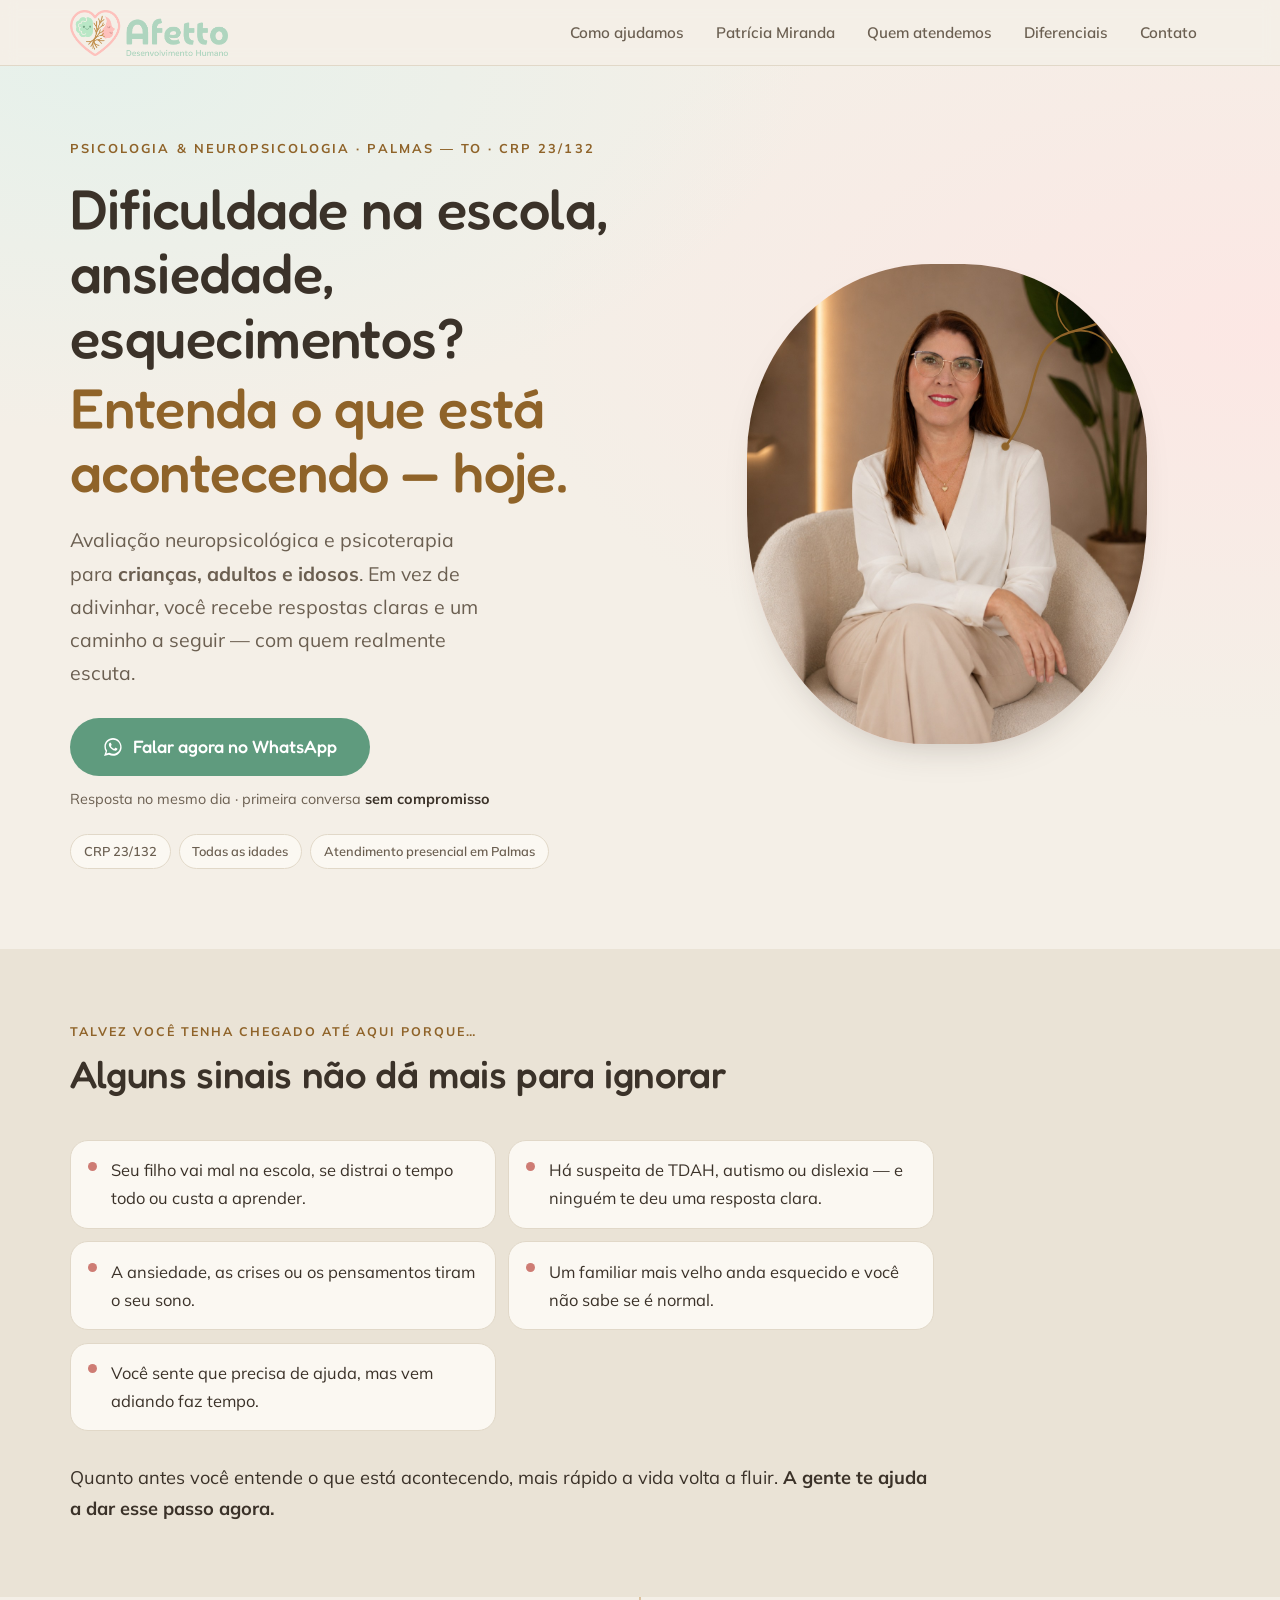
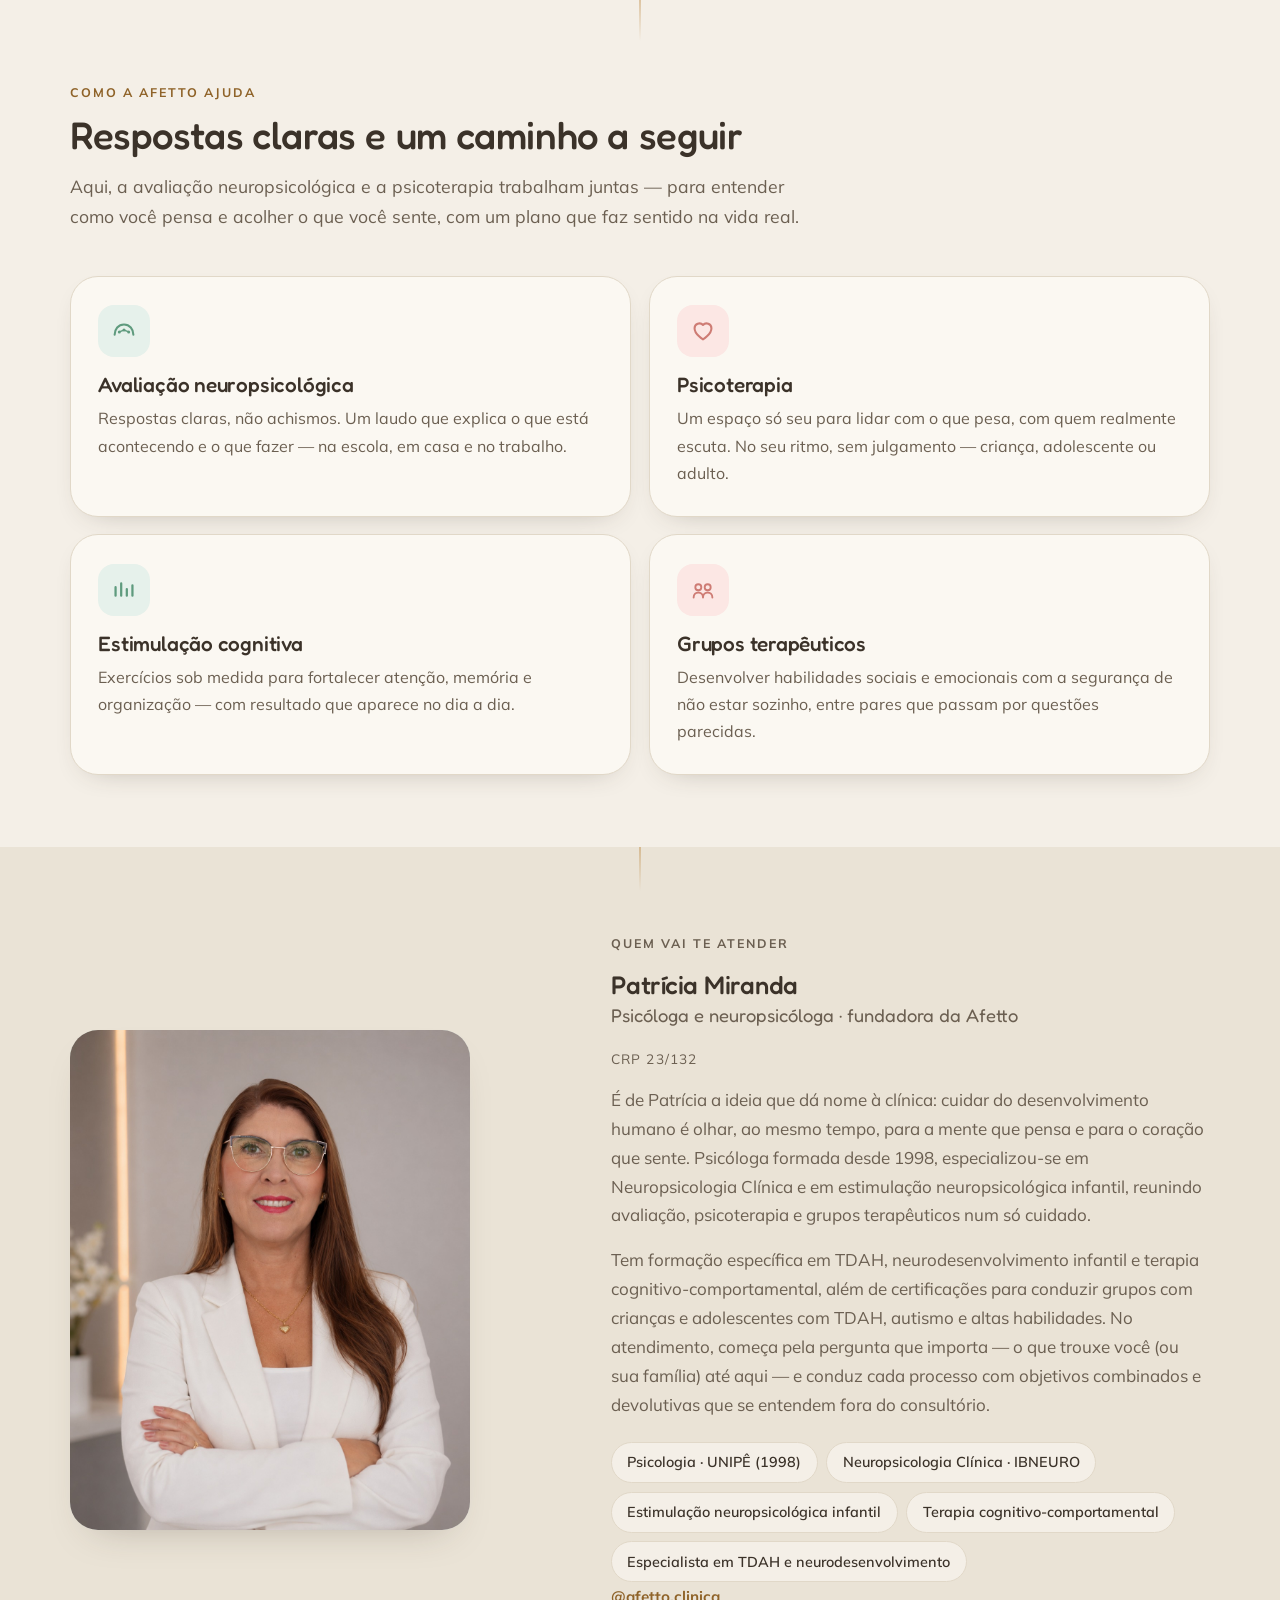
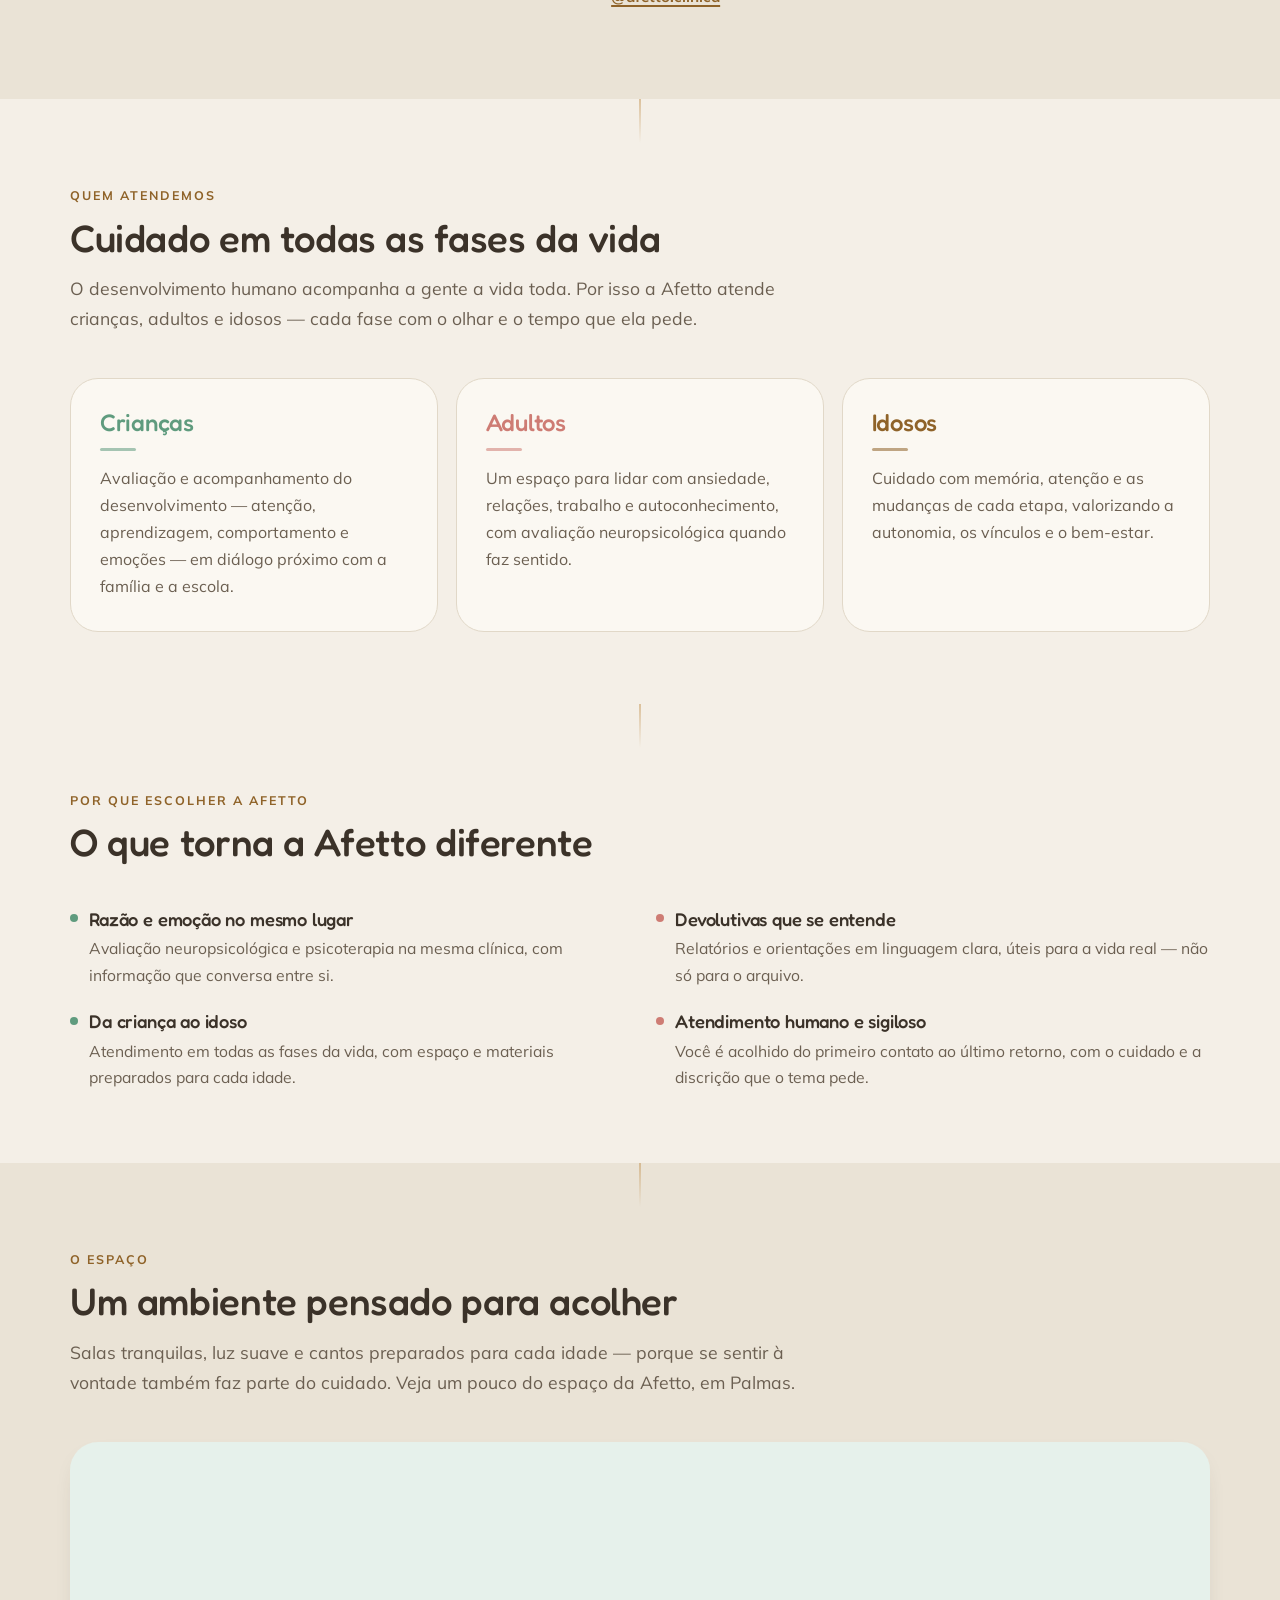
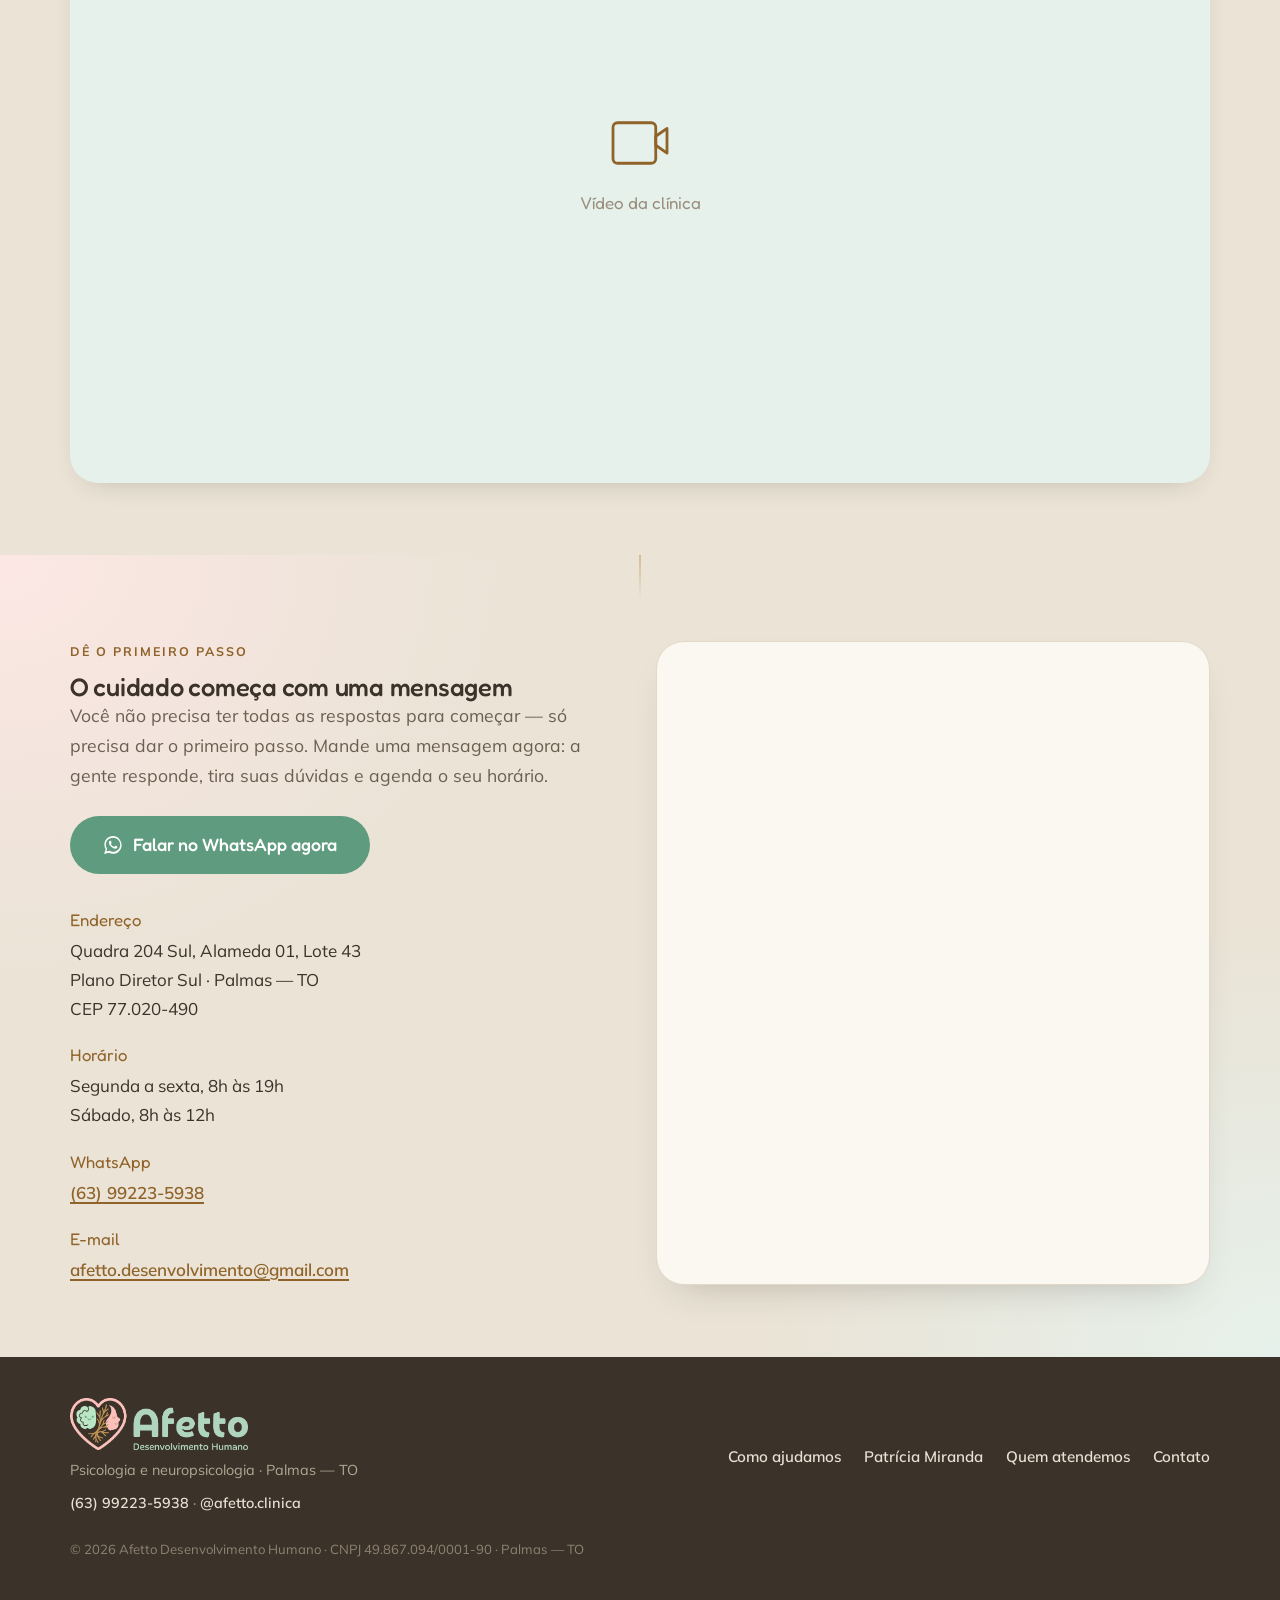
==== index.html @ 9d122e0a "Add looping clinic video slot and wire up real Patrícia photos - Rename the uploaded photos (patrici" ====
<!DOCTYPE html>
<html lang="pt-BR">
<head>
  <meta charset="UTF-8" />
  <meta name="viewport" content="width=device-width, initial-scale=1.0" />
  <title>Afetto Desenvolvimento Humano — avaliação e psicoterapia em Palmas-TO</title>
  <meta name="description" content="Avaliação neuropsicológica e psicoterapia em Palmas-TO, com a Dra. Patrícia Miranda (CRP 23/132). Entenda o que está acontecendo e dê o primeiro passo hoje — fale agora no WhatsApp." />

  <meta property="og:type" content="website" />
  <meta property="og:title" content="Afetto Desenvolvimento Humano — Palmas-TO" />
  <meta property="og:description" content="Dificuldade na escola, ansiedade, esquecimentos? Entenda o que está acontecendo e dê o primeiro passo hoje. Fale no WhatsApp." />
  <meta property="og:locale" content="pt_BR" />

  <link rel="icon" type="image/png" sizes="32x32" href="assets/img/favicon-32.png" />
  <link rel="apple-touch-icon" href="assets/img/favicon-180.png" />

  <link rel="preconnect" href="https://fonts.googleapis.com" />
  <link rel="preconnect" href="https://fonts.gstatic.com" crossorigin />
  <link href="https://fonts.googleapis.com/css2?family=Fredoka:wght@400;500;600&family=Mulish:ital,wght@0,300;0,400;0,500;0,600;0,700;1,400&display=swap" rel="stylesheet" />

  <link rel="stylesheet" href="assets/css/styles.css" />
</head>
<body>
  <a class="skip-link" href="#conteudo">Pular para o conteúdo</a>

  <!-- ============ CABEÇALHO / NAV ============ -->
  <header class="site-header" id="topo">
    <div class="wrap header-inner">
      <a class="brand" href="#topo" aria-label="Afetto Desenvolvimento Humano — início">
        <img class="brand-logo" src="assets/img/logo-lockup.png"
             alt="Afetto Desenvolvimento Humano" width="240" height="70" />
      </a>

      <nav class="site-nav" aria-label="Navegação principal">
        <ul class="nav-menu" id="nav-menu">
          <li><a href="#ajuda">Como ajudamos</a></li>
          <li><a href="#profissional">Patrícia Miranda</a></li>
          <li><a href="#atende">Quem atendemos</a></li>
          <li><a href="#diferenciais">Diferenciais</a></li>
          <li><a href="#contato">Contato</a></li>
        </ul>
      </nav>

      <button class="nav-toggle" aria-expanded="false" aria-controls="nav-menu">
        <span class="nav-toggle-bars" aria-hidden="true"></span>
        <span class="visually-hidden">Abrir menu</span>
      </button>
    </div>
  </header>

  <main id="conteudo">

    <!-- ============ HERO ============ -->
    <section class="hero" aria-labelledby="hero-title">
      <div class="wrap hero-grid">
        <div class="hero-copy">
          <p class="kicker">psicologia &amp; neuropsicologia · palmas — to · crp 23/132</p>
          <h1 id="hero-title" class="hero-title">
            Dificuldade na escola, ansiedade, esquecimentos?
            <span class="hero-title-accent">Entenda o que está acontecendo — hoje.</span>
          </h1>
          <p class="hero-lead">
            Avaliação neuropsicológica e psicoterapia para <strong>crianças, adultos e idosos</strong>.
            Em vez de adivinhar, você recebe respostas claras e um caminho a seguir — com quem realmente escuta.
          </p>

          <div class="cta-row">
            <a class="btn btn-wa btn-lg"
               href="https://wa.me/5563992235938?text=Ol%C3%A1%2C%20gostaria%20de%20informa%C3%A7%C3%B5es%21%20%F0%9F%A7%A0" target="_blank" rel="noopener">
              <svg class="wa-ico" viewBox="0 0 32 32" aria-hidden="true"><path fill="currentColor" d="M16 3C9 3 3.5 8.5 3.5 15.5c0 2.4.7 4.7 1.9 6.7L3 29l7-1.8c1.9 1 4 1.6 6 1.6 7 0 12.5-5.5 12.5-12.5S23 3 16 3zm0 22.8c-1.8 0-3.6-.5-5.1-1.4l-.4-.2-4.1 1.1 1.1-4-.3-.4a10 10 0 0 1-1.6-5.4C5.5 9.9 10.2 5.3 16 5.3s10.5 4.6 10.5 10.2S21.8 25.8 16 25.8zm5.8-7.6c-.3-.2-1.9-.9-2.1-1-.3-.1-.5-.2-.7.2-.2.3-.8 1-.9 1.2-.2.2-.3.2-.6.1-.3-.2-1.4-.5-2.6-1.6-1-.9-1.6-1.9-1.8-2.3-.2-.3 0-.5.1-.7l.5-.5c.2-.2.2-.3.3-.5.1-.2.1-.4 0-.5l-.9-2.2c-.2-.6-.5-.5-.7-.5h-.6c-.2 0-.5.1-.8.4-.3.3-1 1-1 2.5s1.1 2.9 1.2 3.1c.2.2 2.2 3.4 5.3 4.7.7.3 1.3.5 1.7.6.7.2 1.4.2 1.9.1.6-.1 1.9-.8 2.1-1.5.3-.7.3-1.4.2-1.5-.1-.2-.3-.2-.6-.4z"/></svg>
              Falar agora no WhatsApp
            </a>
            <p class="cta-micro">Resposta no mesmo dia · primeira conversa <strong>sem compromisso</strong></p>
          </div>

          <ul class="trust-badges" role="list">
            <li>CRP 23/132</li>
            <li>Todas as idades</li>
            <li>Atendimento presencial em Palmas</li>
          </ul>
        </div>

        <div class="hero-art">
          <!-- SUBSTITUIR: assets/img/patricia-3.jpg (retrato acolhedor, poltrona) -->
          <figure class="hero-photo">
            <img src="assets/img/patricia-3.jpg" alt="Dra. Patrícia Miranda, fundadora da Afetto, na clínica em Palmas-TO"
                 loading="eager" width="520" height="620"
                 onerror="this.closest('.hero-photo').classList.add('photo-empty')" />
            <span class="photo-fallback" aria-hidden="true">
              <svg viewBox="0 0 64 64"><circle cx="32" cy="24" r="12" fill="none" stroke="currentColor" stroke-width="2.5"/><path d="M12 54c2-12 11-18 20-18s18 6 20 18" fill="none" stroke="currentColor" stroke-width="2.5" stroke-linecap="round"/></svg>
              <em>Foto da Dra. Patrícia</em>
            </span>
            <svg class="hero-thread" viewBox="0 0 200 260" aria-hidden="true">
              <path class="thread" d="M20 220 C 60 170, 40 110, 90 96 S 170 70, 168 24"
                    fill="none" stroke="#8F6329" stroke-width="2.6" stroke-linecap="round"/>
              <path class="thread thread-branch" d="M90 96 c -16 -14 -18 -34 -8 -50 M90 96 c 20 -6 40 4 46 22"
                    fill="none" stroke="#8F6329" stroke-width="1.8" stroke-linecap="round"/>
              <circle class="thread-node" cx="168" cy="24" r="4.5" fill="#8F6329"/>
              <circle class="thread-node" cx="20" cy="220" r="4.5" fill="#8F6329"/>
            </svg>
          </figure>
        </div>
      </div>
    </section>

    <!-- ============ SINAIS / IDENTIFICAÇÃO ============ -->
    <section class="section section-sinais" id="sinais" aria-labelledby="sinais-title">
      <div class="wrap">
        <div class="section-head">
          <p class="eyebrow">talvez você tenha chegado até aqui porque…</p>
          <h2 id="sinais-title">Alguns sinais não dá mais para ignorar</h2>
        </div>

        <ul class="signs" role="list">
          <li>Seu filho vai mal na escola, se distrai o tempo todo ou custa a aprender.</li>
          <li>Há suspeita de TDAH, autismo ou dislexia — e ninguém te deu uma resposta clara.</li>
          <li>A ansiedade, as crises ou os pensamentos tiram o seu sono.</li>
          <li>Um familiar mais velho anda esquecido e você não sabe se é normal.</li>
          <li>Você sente que precisa de ajuda, mas vem adiando faz tempo.</li>
        </ul>

        <div class="sinais-close">
          <p>Quanto antes você entende o que está acontecendo, mais rápido a vida volta a fluir. <strong>A gente te ajuda a dar esse passo agora.</strong></p>
        </div>
      </div>
    </section>

    <!-- ============ COMO A AFETTO AJUDA ============ -->
    <section class="section section-ajuda" id="ajuda" aria-labelledby="ajuda-title">
      <div class="wrap">
        <div class="section-head">
          <p class="eyebrow">como a afetto ajuda</p>
          <h2 id="ajuda-title">Respostas claras e um caminho a seguir</h2>
          <p class="section-intro">
            Aqui, a avaliação neuropsicológica e a psicoterapia trabalham juntas — para entender
            como você pensa e acolher o que você sente, com um plano que faz sentido na vida real.
          </p>
        </div>

        <ul class="cards" role="list">
          <li class="card card-green">
            <span class="card-mark" aria-hidden="true">
              <svg viewBox="0 0 32 32"><path d="M6 20c0-6 4-11 10-11s10 5 10 11" fill="none" stroke="currentColor" stroke-width="2.2" stroke-linecap="round"/><circle cx="11" cy="17" r="1.6" fill="currentColor"/><circle cx="16" cy="15" r="1.6" fill="currentColor"/><circle cx="21" cy="17" r="1.6" fill="currentColor"/><path d="M11 17l5-2 5 2" stroke="currentColor" stroke-width="1.4" fill="none"/></svg>
            </span>
            <h3>Avaliação neuropsicológica</h3>
            <p>Respostas claras, não achismos. Um laudo que explica o que está acontecendo e o que fazer — na escola, em casa e no trabalho.</p>
          </li>
          <li class="card card-rose">
            <span class="card-mark" aria-hidden="true">
              <svg viewBox="0 0 32 32"><path d="M16 25s-9-5.5-9-12a5.2 5.2 0 0 1 9-3.4A5.2 5.2 0 0 1 25 13c0 6.5-9 12-9 12z" fill="none" stroke="currentColor" stroke-width="2.2" stroke-linejoin="round"/></svg>
            </span>
            <h3>Psicoterapia</h3>
            <p>Um espaço só seu para lidar com o que pesa, com quem realmente escuta. No seu ritmo, sem julgamento — criança, adolescente ou adulto.</p>
          </li>
          <li class="card card-green">
            <span class="card-mark" aria-hidden="true">
              <svg viewBox="0 0 32 32"><path d="M7 22V13M13 22V9M19 22v-7M25 22V11" stroke="currentColor" stroke-width="2.4" stroke-linecap="round" fill="none"/></svg>
            </span>
            <h3>Estimulação cognitiva</h3>
            <p>Exercícios sob medida para fortalecer atenção, memória e organização — com resultado que aparece no dia a dia.</p>
          </li>
          <li class="card card-rose">
            <span class="card-mark" aria-hidden="true">
              <svg viewBox="0 0 32 32"><circle cx="11" cy="13" r="3.2" fill="none" stroke="currentColor" stroke-width="2"/><circle cx="21" cy="13" r="3.2" fill="none" stroke="currentColor" stroke-width="2"/><path d="M6 24c0-3.4 2.6-5.4 5-5.4s5 2 5 5.4M16 24c0-3.4 2.6-5.4 5-5.4s5 2 5 5.4" fill="none" stroke="currentColor" stroke-width="2" stroke-linecap="round"/></svg>
            </span>
            <h3>Grupos terapêuticos</h3>
            <p>Desenvolver habilidades sociais e emocionais com a segurança de não estar sozinho, entre pares que passam por questões parecidas.</p>
          </li>
        </ul>

      </div>
    </section>

    <!-- ============ PROFISSIONAL (autoridade) ============ -->
    <section class="section section-profissional" id="profissional" aria-labelledby="prof-title">
      <div class="wrap prof-grid">
        <div class="prof-portrait">
          <!-- SUBSTITUIR: assets/img/patricia-1.jpg (retrato formal, blazer branco, ~4:5) -->
          <figure class="portrait-frame">
            <img src="assets/img/patricia-1.jpg" alt="Patrícia Miranda, psicóloga e neuropsicóloga, fundadora da Afetto"
                 loading="lazy" width="400" height="500"
                 onerror="this.closest('.portrait-frame').classList.add('photo-empty')" />
            <span class="photo-fallback" aria-hidden="true">
              <svg viewBox="0 0 64 64"><circle cx="32" cy="24" r="12" fill="none" stroke="currentColor" stroke-width="2.5"/><path d="M12 54c2-12 11-18 20-18s18 6 20 18" fill="none" stroke="currentColor" stroke-width="2.5" stroke-linecap="round"/></svg>
              <em>Foto de Patrícia Miranda</em>
            </span>
          </figure>
        </div>

        <div class="prof-copy">
          <p class="eyebrow">quem vai te atender</p>
          <h2 id="prof-title">Patrícia Miranda</h2>
          <p class="prof-role">Psicóloga e neuropsicóloga · fundadora da Afetto</p>
          <p class="prof-crp">CRP 23/132</p>

          <p>
            É de Patrícia a ideia que dá nome à clínica: cuidar do desenvolvimento humano é olhar,
            ao mesmo tempo, para a mente que pensa e para o coração que sente. Psicóloga formada
            desde 1998, especializou-se em Neuropsicologia Clínica e em estimulação neuropsicológica
            infantil, reunindo avaliação, psicoterapia e grupos terapêuticos num só cuidado.
          </p>
          <p>
            Tem formação específica em TDAH, neurodesenvolvimento infantil e terapia
            cognitivo-comportamental, além de certificações para conduzir grupos com crianças e
            adolescentes com TDAH, autismo e altas habilidades. No atendimento, começa pela pergunta
            que importa — o que trouxe você (ou sua família) até aqui — e conduz cada processo com
            objetivos combinados e devolutivas que se entendem fora do consultório.
          </p>

          <ul class="prof-facts" role="list">
            <li>Psicologia · UNIPÊ (1998)</li>
            <li>Neuropsicologia Clínica · IBNEURO</li>
            <li>Estimulação neuropsicológica infantil</li>
            <li>Terapia cognitivo-comportamental</li>
            <li>Especialista em TDAH e neurodesenvolvimento</li>
          </ul>

          <p class="prof-social"><a href="https://instagram.com/afetto.clinica" target="_blank" rel="noopener">@afetto.clinica</a></p>
        </div>
      </div>
    </section>

    <!-- ============ QUEM ATENDEMOS ============ -->
    <section class="section section-atende" id="atende" aria-labelledby="atende-title">
      <div class="wrap">
        <div class="section-head">
          <p class="eyebrow">quem atendemos</p>
          <h2 id="atende-title">Cuidado em todas as fases da vida</h2>
          <p class="section-intro">
            O desenvolvimento humano acompanha a gente a vida toda. Por isso a Afetto atende
            crianças, adultos e idosos — cada fase com o olhar e o tempo que ela pede.
          </p>
        </div>

        <ul class="stages" role="list">
          <li class="stage stage-green">
            <h3>Crianças</h3>
            <p>Avaliação e acompanhamento do desenvolvimento — atenção, aprendizagem, comportamento e emoções — em diálogo próximo com a família e a escola.</p>
          </li>
          <li class="stage stage-rose">
            <h3>Adultos</h3>
            <p>Um espaço para lidar com ansiedade, relações, trabalho e autoconhecimento, com avaliação neuropsicológica quando faz sentido.</p>
          </li>
          <li class="stage stage-brown">
            <h3>Idosos</h3>
            <p>Cuidado com memória, atenção e as mudanças de cada etapa, valorizando a autonomia, os vínculos e o bem-estar.</p>
          </li>
        </ul>
      </div>
    </section>

    <!-- ============ DIFERENCIAIS ============ -->
    <section class="section section-diferenciais" id="diferenciais" aria-labelledby="dif-title">
      <div class="wrap">
        <div class="section-head">
          <p class="eyebrow">por que escolher a afetto</p>
          <h2 id="dif-title">O que torna a Afetto diferente</h2>
        </div>
        <div class="dif-grid">
          <div class="dif"><h4>Razão e emoção no mesmo lugar</h4><p>Avaliação neuropsicológica e psicoterapia na mesma clínica, com informação que conversa entre si.</p></div>
          <div class="dif"><h4>Devolutivas que se entende</h4><p>Relatórios e orientações em linguagem clara, úteis para a vida real — não só para o arquivo.</p></div>
          <div class="dif"><h4>Da criança ao idoso</h4><p>Atendimento em todas as fases da vida, com espaço e materiais preparados para cada idade.</p></div>
          <div class="dif"><h4>Atendimento humano e sigiloso</h4><p>Você é acolhido do primeiro contato ao último retorno, com o cuidado e a discrição que o tema pede.</p></div>
        </div>
      </div>
    </section>

    <!-- ============ O ESPAÇO (fotos da clínica) ============ -->
    <section class="section section-espaco" id="espaco" aria-labelledby="espaco-title">
      <div class="wrap">
        <div class="section-head">
          <p class="eyebrow">o espaço</p>
          <h2 id="espaco-title">Um ambiente pensado para acolher</h2>
          <p class="section-intro">
            Salas tranquilas, luz suave e cantos preparados para cada idade — porque se sentir à
            vontade também faz parte do cuidado. Veja um pouco do espaço da Afetto, em Palmas.
          </p>
        </div>

        <!-- SUBSTITUIR: assets/video/clinica.mp4 (vídeo real do espaço, horizontal, poucos segundos, sem áudio essencial) -->
        <figure class="clinic-video">
          <video autoplay muted loop playsinline preload="metadata"
                 aria-label="Vídeo do espaço da clínica Afetto, em loop">
            <source src="assets/video/clinica.mp4" type="video/mp4" />
          </video>
          <span class="photo-fallback" aria-hidden="true">
            <svg viewBox="0 0 64 64"><rect x="8" y="14" width="38" height="36" rx="4" fill="none" stroke="currentColor" stroke-width="2.5"/><path d="M46 26l10-7v22l-10-7z" fill="none" stroke="currentColor" stroke-width="2.5" stroke-linejoin="round"/></svg>
            <em>Vídeo da clínica</em>
          </span>
        </figure>
      </div>
    </section>

    <!-- ============ CONTATO / CTA FINAL ============ -->
    <section class="section section-contato" id="contato" aria-labelledby="contato-title">
      <div class="wrap contato-grid">
        <div class="contato-copy">
          <p class="eyebrow">dê o primeiro passo</p>
          <h2 id="contato-title">O cuidado começa com uma mensagem</h2>
          <p class="section-intro">
            Você não precisa ter todas as respostas para começar — só precisa dar o primeiro passo.
            Mande uma mensagem agora: a gente responde, tira suas dúvidas e agenda o seu horário.
          </p>

          <div class="contato-actions">
            <a class="btn btn-wa btn-lg"
               href="https://wa.me/5563992235938?text=Ol%C3%A1%2C%20gostaria%20de%20informa%C3%A7%C3%B5es%21%20%F0%9F%A7%A0" target="_blank" rel="noopener">
              <svg class="wa-ico" viewBox="0 0 32 32" aria-hidden="true"><path fill="currentColor" d="M16 3C9 3 3.5 8.5 3.5 15.5c0 2.4.7 4.7 1.9 6.7L3 29l7-1.8c1.9 1 4 1.6 6 1.6 7 0 12.5-5.5 12.5-12.5S23 3 16 3zm0 22.8c-1.8 0-3.6-.5-5.1-1.4l-.4-.2-4.1 1.1 1.1-4-.3-.4a10 10 0 0 1-1.6-5.4C5.5 9.9 10.2 5.3 16 5.3s10.5 4.6 10.5 10.2S21.8 25.8 16 25.8zm5.8-7.6c-.3-.2-1.9-.9-2.1-1-.3-.1-.5-.2-.7.2-.2.3-.8 1-.9 1.2-.2.2-.3.2-.6.1-.3-.2-1.4-.5-2.6-1.6-1-.9-1.6-1.9-1.8-2.3-.2-.3 0-.5.1-.7l.5-.5c.2-.2.2-.3.3-.5.1-.2.1-.4 0-.5l-.9-2.2c-.2-.6-.5-.5-.7-.5h-.6c-.2 0-.5.1-.8.4-.3.3-1 1-1 2.5s1.1 2.9 1.2 3.1c.2.2 2.2 3.4 5.3 4.7.7.3 1.3.5 1.7.6.7.2 1.4.2 1.9.1.6-.1 1.9-.8 2.1-1.5.3-.7.3-1.4.2-1.5-.1-.2-.3-.2-.6-.4z"/></svg>
              Falar no WhatsApp agora
            </a>
          </div>

          <dl class="contato-info">
            <div>
              <dt>Endereço</dt>
              <dd>Quadra 204 Sul, Alameda 01, Lote 43<br />Plano Diretor Sul · Palmas — TO<br />CEP 77.020-490</dd>
            </div>
            <div>
              <dt>Horário</dt>
              <!-- SUBSTITUIR/CONFIRMAR os horários reais de atendimento -->
              <dd>Segunda a sexta, 8h às 19h<br />Sábado, 8h às 12h</dd>
            </div>
            <div>
              <dt>WhatsApp</dt>
              <dd><a href="https://wa.me/5563992235938?text=Ol%C3%A1%2C%20gostaria%20de%20informa%C3%A7%C3%B5es%21%20%F0%9F%A7%A0" target="_blank" rel="noopener">(63) 99223-5938</a></dd>
            </div>
            <div>
              <dt>E-mail</dt>
              <dd><a href="mailto:afetto.desenvolvimento@gmail.com">afetto.desenvolvimento@gmail.com</a></dd>
            </div>
          </dl>
        </div>

        <div class="contato-map">
          <iframe
            title="Localização da Afetto — Quadra 204 Sul, Alameda 01, Palmas — TO"
            src="https://www.google.com/maps?q=204+Sul+Alameda+1,+Palmas+-+TO,+77020-490&output=embed"
            loading="lazy" referrerpolicy="no-referrer-when-downgrade"></iframe>
        </div>
      </div>
    </section>
  </main>

  <!-- ============ RODAPÉ ============ -->
  <footer class="site-footer">
    <div class="wrap footer-inner">
      <div class="footer-brand">
        <img class="footer-logo" src="assets/img/logo-lockup.png" alt="Afetto Desenvolvimento Humano" width="200" height="58" />
        <p>Psicologia e neuropsicologia · Palmas — TO</p>
        <p class="footer-contact">
          <a href="https://wa.me/5563992235938?text=Ol%C3%A1%2C%20gostaria%20de%20informa%C3%A7%C3%B5es%21%20%F0%9F%A7%A0" target="_blank" rel="noopener">(63) 99223-5938</a> ·
          <a href="https://instagram.com/afetto.clinica" target="_blank" rel="noopener">@afetto.clinica</a>
        </p>
      </div>
      <nav class="footer-nav" aria-label="Rodapé">
        <a href="#ajuda">Como ajudamos</a>
        <a href="#profissional">Patrícia Miranda</a>
        <a href="#atende">Quem atendemos</a>
        <a href="#contato">Contato</a>
      </nav>
      <p class="footer-legal">© <span id="ano"></span> Afetto Desenvolvimento Humano · CNPJ 49.867.094/0001-90 · Palmas — TO</p>
    </div>
  </footer>

  <!-- ============ BOTÃO FLUTUANTE WHATSAPP ============ -->
  <a class="wa-float" href="https://wa.me/5563992235938?text=Ol%C3%A1%2C%20gostaria%20de%20informa%C3%A7%C3%B5es%21%20%F0%9F%A7%A0" target="_blank" rel="noopener" aria-label="Falar no WhatsApp">
    <svg class="wa-ico" viewBox="0 0 32 32" aria-hidden="true"><path fill="currentColor" d="M16 3C9 3 3.5 8.5 3.5 15.5c0 2.4.7 4.7 1.9 6.7L3 29l7-1.8c1.9 1 4 1.6 6 1.6 7 0 12.5-5.5 12.5-12.5S23 3 16 3zm0 22.8c-1.8 0-3.6-.5-5.1-1.4l-.4-.2-4.1 1.1 1.1-4-.3-.4a10 10 0 0 1-1.6-5.4C5.5 9.9 10.2 5.3 16 5.3s10.5 4.6 10.5 10.2S21.8 25.8 16 25.8zm5.8-7.6c-.3-.2-1.9-.9-2.1-1-.3-.1-.5-.2-.7.2-.2.3-.8 1-.9 1.2-.2.2-.3.2-.6.1-.3-.2-1.4-.5-2.6-1.6-1-.9-1.6-1.9-1.8-2.3-.2-.3 0-.5.1-.7l.5-.5c.2-.2.2-.3.3-.5.1-.2.1-.4 0-.5l-.9-2.2c-.2-.6-.5-.5-.7-.5h-.6c-.2 0-.5.1-.8.4-.3.3-1 1-1 2.5s1.1 2.9 1.2 3.1c.2.2 2.2 3.4 5.3 4.7.7.3 1.3.5 1.7.6.7.2 1.4.2 1.9.1.6-.1 1.9-.8 2.1-1.5.3-.7.3-1.4.2-1.5-.1-.2-.3-.2-.6-.4z"/></svg>
    <span class="wa-float-label">Falar no WhatsApp</span>
  </a>

  <script src="assets/js/main.js" defer></script>
</body>
</html>
---- assets/css/styles.css ----
/* ============================================================
   Afetto Desenvolvimento Humano — folha de estilo
   Paleta e sistema tipográfico definidos como tokens.
   ============================================================ */

:root {
  /* superfícies */
  --paper:       #F4EFE7;   /* base quente (beige da marca) */
  --sand:        #EAE3D6;   /* alternância de seção */
  --paper-card:  #FBF8F2;   /* cartões / superfícies elevadas */

  /* tinta */
  --ink:         #3B3229;   /* texto principal (marrom-carvão, não preto) */
  --ink-soft:    #6B5F51;   /* texto secundário */
  --ink-faint:   #9A8E7D;   /* legendas */

  /* razão (verde) */
  --green:       #AFD5C0;
  --green-deep:  #5F9B7E;
  --green-wash:  #E6F1EB;

  /* emoção (rosa) */
  --rose:        #FDC1BC;
  --rose-deep:   #CE7C74;
  --rose-wash:   #FCE7E4;

  /* integração (marrom) — estrutura, CTA, links */
  --brown:       #C29250;
  --brown-deep:  #8F6329;
  --brown-ink:   #6E4B1D;

  --line:        #E1D8C8;   /* divisórias suaves */

  --radius-lg:   28px;
  --radius-md:   18px;
  --radius-sm:   12px;

  --shadow-soft: 0 18px 40px -24px rgba(59, 50, 41, 0.35);
  --shadow-card: 0 10px 30px -20px rgba(59, 50, 41, 0.45);

  --font-display: "De Rotterdam Demo", "Fredoka", system-ui, sans-serif;
  --font-body:    "Mulish", system-ui, -apple-system, sans-serif;

  --wrap: 1140px;
}

/* ---------- reset leve ---------- */
*, *::before, *::after { box-sizing: border-box; }
html { scroll-behavior: smooth; -webkit-text-size-adjust: 100%; }
@media (prefers-reduced-motion: reduce) {
  html { scroll-behavior: auto; }
}
body {
  margin: 0;
  background: var(--paper);
  color: var(--ink);
  font-family: var(--font-body);
  font-size: 1.0625rem;
  line-height: 1.7;
  font-weight: 400;
  -webkit-font-smoothing: antialiased;
  text-rendering: optimizeLegibility;
}
img { max-width: 100%; display: block; }
a { color: var(--brown-deep); text-decoration-thickness: 1.5px; text-underline-offset: 3px; }
h1, h2, h3, h4 {
  font-family: var(--font-display);
  font-weight: 500;
  line-height: 1.15;
  letter-spacing: -0.01em;
  color: var(--ink);
  margin: 0;
}

.wrap { width: min(100% - 2.5rem, var(--wrap)); margin-inline: auto; }

.visually-hidden {
  position: absolute; width: 1px; height: 1px; padding: 0; margin: -1px;
  overflow: hidden; clip: rect(0 0 0 0); white-space: nowrap; border: 0;
}

/* ---------- acessibilidade: skip + foco ---------- */
.skip-link {
  position: absolute; left: 1rem; top: -100px;
  background: var(--brown-deep); color: #fff; padding: 0.6rem 1rem;
  border-radius: var(--radius-sm); z-index: 200; font-weight: 600;
  transition: top 0.18s ease;
}
.skip-link:focus { top: 1rem; }

:focus-visible {
  outline: 3px solid var(--brown-deep);
  outline-offset: 3px;
  border-radius: 6px;
}

/* ============================================================
   BOTÕES
   ============================================================ */
.btn {
  display: inline-flex; align-items: center; justify-content: center;
  font-family: var(--font-display); font-weight: 500; letter-spacing: 0;
  padding: 0.85rem 1.6rem; border-radius: 999px;
  text-decoration: none; cursor: pointer; border: 2px solid transparent;
  font-size: 1.05rem; line-height: 1;
  transition: transform 0.16s ease, background-color 0.16s ease, box-shadow 0.16s ease, color 0.16s ease;
}
.btn-primary {
  background: var(--brown-deep); color: #FBF8F2;
  box-shadow: var(--shadow-card);
}
.btn-primary:hover { background: var(--brown-ink); transform: translateY(-2px); }
.btn-ghost {
  background: transparent; color: var(--brown-ink);
  border-color: var(--brown);
}
.btn-ghost:hover { background: var(--brown); color: #fff; transform: translateY(-2px); }
@media (prefers-reduced-motion: reduce) {
  .btn:hover { transform: none; }
}

/* ============================================================
   CABEÇALHO
   ============================================================ */
.site-header {
  position: sticky; top: 0; z-index: 100;
  background: color-mix(in srgb, var(--paper) 88%, transparent);
  backdrop-filter: blur(8px);
  border-bottom: 1px solid var(--line);
}
.header-inner { display: flex; align-items: center; gap: 1rem; padding: 0.6rem 0; }

.brand { display: inline-flex; align-items: center; text-decoration: none; }
.brand-logo { height: 46px; width: auto; }
@media (max-width: 480px) { .brand-logo { height: 40px; } }

.site-nav { display: flex; align-items: center; margin-left: auto; }
.nav-menu { list-style: none; display: flex; align-items: center; gap: 0.4rem; margin: 0; padding: 0; }
.nav-menu a {
  display: inline-block; text-decoration: none; color: var(--ink-soft);
  font-weight: 600; font-size: 0.95rem; padding: 0.5rem 0.8rem; border-radius: 999px;
  transition: color 0.15s ease, background-color 0.15s ease;
}
.nav-menu a:hover { color: var(--ink); background: var(--sand); }
.nav-menu .nav-cta {
  background: var(--green); color: var(--brown-ink); font-family: var(--font-display);
  font-weight: 500; padding: 0.5rem 1.1rem;
}
.nav-menu .nav-cta:hover { background: var(--green-deep); color: #fff; }

.nav-toggle {
  display: none; width: 44px; height: 44px; border: none; background: transparent;
  cursor: pointer; align-items: center; justify-content: center; border-radius: 12px;
}
.nav-toggle-bars, .nav-toggle-bars::before, .nav-toggle-bars::after {
  content: ""; display: block; width: 22px; height: 2.4px; background: var(--ink);
  border-radius: 3px; transition: transform 0.2s ease, opacity 0.2s ease;
}
.nav-toggle-bars { position: relative; }
.nav-toggle-bars::before { position: absolute; top: -7px; }
.nav-toggle-bars::after  { position: absolute; top: 7px; }
.nav-toggle[aria-expanded="true"] .nav-toggle-bars { background: transparent; }
.nav-toggle[aria-expanded="true"] .nav-toggle-bars::before { transform: translateY(7px) rotate(45deg); }
.nav-toggle[aria-expanded="true"] .nav-toggle-bars::after  { transform: translateY(-7px) rotate(-45deg); }

/* ============================================================
   HERO
   ============================================================ */
.hero {
  position: relative; overflow: hidden;
  /* lavagens de cor com significado: verde à esquerda (razão), rosa à direita (emoção) */
  background:
    radial-gradient(120% 90% at 8% 0%, var(--green-wash) 0%, transparent 46%),
    radial-gradient(120% 90% at 100% 30%, var(--rose-wash) 0%, transparent 50%),
    var(--paper);
}
.hero-grid {
  display: grid; grid-template-columns: 1fr; gap: 2rem;
  padding: 3rem 0 3.5rem;
}
.kicker {
  font-weight: 700; font-size: 0.8rem; letter-spacing: 0.16em; text-transform: uppercase;
  color: var(--brown-deep); margin: 0 0 1rem;
}
.hero-title {
  font-size: clamp(2.15rem, 6vw, 3.5rem); font-weight: 500; margin-bottom: 1.25rem;
}
.hero-title-line { display: block; }
.hero-title-line:last-child { color: var(--brown-deep); }
.hero-lead {
  font-size: clamp(1.05rem, 2.5vw, 1.22rem); color: var(--ink-soft);
  max-width: 34ch; margin: 0 0 1.8rem;
}
.hero-lead em { font-style: italic; color: var(--ink); font-weight: 600; }
.hero-actions { display: flex; flex-wrap: wrap; gap: 0.8rem; }

.hero-art { display: flex; align-items: center; justify-content: center; }
.hero-photo {
  position: relative; margin: 0; width: min(100%, 400px);
  aspect-ratio: 5/6; border-radius: 46% 46% 44% 44% / 40% 40% 48% 48%;
  overflow: hidden; background: var(--rose-wash);
  box-shadow: var(--shadow-soft); isolation: isolate;
}
.hero-photo img { width: 100%; height: 100%; object-fit: cover; }
.hero-photo .photo-fallback { color: var(--rose-deep); }
.hero-photo.photo-empty img { display: none; }
.hero-photo.photo-empty .photo-fallback { display: flex; }
/* o fio da integração, sobreposto na moldura da foto */
.hero-thread {
  position: absolute; right: -6%; top: -4%; width: 46%; height: auto; z-index: 2;
  pointer-events: none; filter: drop-shadow(0 2px 3px rgba(59,50,41,.18));
}
.hero-photo.photo-empty .hero-thread { display: none; }

/* espaço reservado de foto (compartilhado) */
.photo-fallback {
  position: absolute; inset: 0; display: none; flex-direction: column;
  align-items: center; justify-content: center; gap: 0.6rem;
}
.photo-fallback svg { width: 72px; height: 72px; }
.photo-fallback em { font-style: normal; font-family: var(--font-display); color: var(--ink-faint); }

/* entrada orquestrada (única animação da página) */
.thread, .thread-branch { stroke-dasharray: 700; stroke-dashoffset: 700; }
.js-ready .thread        { animation: draw 1.5s ease 0.5s forwards; }
.js-ready .thread-branch { animation: draw 1.1s ease 1.2s forwards; }
.js-ready .thread-node   { opacity: 0; animation: fadeNode 0.5s ease 1.8s forwards; }
.js-ready .hero-photo    { opacity: 0; animation: rise 0.9s cubic-bezier(.2,.7,.2,1) 0.15s forwards; }
.js-ready .hero-copy > * { opacity: 0; animation: rise 0.7s ease forwards; }
.js-ready .hero-copy > *:nth-child(1) { animation-delay: 0.05s; }
.js-ready .hero-copy > *:nth-child(2) { animation-delay: 0.15s; }
.js-ready .hero-copy > *:nth-child(3) { animation-delay: 0.25s; }
.js-ready .hero-copy > *:nth-child(4) { animation-delay: 0.35s; }

@keyframes draw    { to { stroke-dashoffset: 0; } }
@keyframes fadeNode{ to { opacity: 1; } }
@keyframes rise    { from { opacity: 0; transform: translateY(16px); } to { opacity: 1; transform: none; } }

@media (prefers-reduced-motion: reduce) {
  .js-ready .thread, .js-ready .thread-branch { stroke-dashoffset: 0; animation: none; }
  .js-ready .thread-node, .js-ready .hero-photo,
  .js-ready .hero-copy > * { opacity: 1; animation: none; transform: none; }
}

/* ============================================================
   SEÇÕES — base
   ============================================================ */
.section { padding: 4.5rem 0; }
.section-head { max-width: 46rem; margin-bottom: 2.75rem; }
.eyebrow {
  font-weight: 700; font-size: 0.78rem; letter-spacing: 0.16em; text-transform: uppercase;
  color: var(--brown-deep); margin: 0 0 0.6rem;
}
.section-head h2 { font-size: clamp(1.7rem, 4vw, 2.4rem); margin-bottom: 0.9rem; }
.section-intro { font-size: 1.1rem; color: var(--ink-soft); margin: 0; }

/* costura entre seções — o "fio" que reaparece */
.section + .section::before {
  content: ""; display: block; width: 2px; height: 44px;
  margin: -4.5rem auto 2.6rem;
  background: linear-gradient(var(--brown) 0%, transparent 100%);
  opacity: 0.5;
}

/* ---------- SOBRE (cartões) ---------- */
.cards {
  list-style: none; margin: 0; padding: 0;
  display: grid; grid-template-columns: 1fr; gap: 1.1rem;
}
.card {
  background: var(--paper-card); border-radius: var(--radius-lg);
  padding: 1.8rem 1.7rem; box-shadow: var(--shadow-card);
  border: 1px solid var(--line);
  transition: transform 0.18s ease, box-shadow 0.18s ease;
}
.card:hover { transform: translateY(-4px); box-shadow: var(--shadow-soft); }
@media (prefers-reduced-motion: reduce) { .card:hover { transform: none; } }
.card-mark {
  display: inline-flex; width: 52px; height: 52px; border-radius: 16px;
  align-items: center; justify-content: center; margin-bottom: 1rem;
}
.card-mark svg { width: 30px; height: 30px; }
.card-green .card-mark { background: var(--green-wash); color: var(--green-deep); }
.card-rose  .card-mark { background: var(--rose-wash);  color: var(--rose-deep); }
.card h3 { font-size: 1.3rem; margin-bottom: 0.5rem; }
.card p { margin: 0; color: var(--ink-soft); font-size: 1rem; }

/* ---------- PROFISSIONAL ---------- */
.section-profissional { background: var(--sand); }
.prof-grid { display: grid; grid-template-columns: 1fr; gap: 2.2rem; align-items: center; }
.portrait-frame {
  position: relative; margin: 0; aspect-ratio: 4/5; border-radius: var(--radius-lg);
  overflow: hidden; background: var(--green-wash); box-shadow: var(--shadow-soft);
  max-width: 400px;
}
.portrait-frame img { width: 100%; height: 100%; object-fit: cover; }
.portrait-frame .photo-fallback { color: var(--green-deep); }
.portrait-frame.photo-empty img { display: none; }
.portrait-frame.photo-empty .photo-fallback { display: flex; }

.prof-role { font-family: var(--font-display); color: var(--brown-deep); font-size: 1.15rem; margin: 0.3rem 0 0.2rem; }
.prof-crp { font-size: 0.85rem; letter-spacing: 0.08em; color: var(--ink-faint); margin: 0 0 1.3rem; text-transform: uppercase; }
.prof-social { margin: 1.3rem 0 0; }
.prof-social a { font-weight: 700; font-size: 0.95rem; }
.prof-copy p { color: var(--ink-soft); margin: 0 0 1rem; }
.prof-facts {
  list-style: none; padding: 0; margin: 1.4rem 0 0; display: flex; flex-wrap: wrap; gap: 0.55rem;
}
.prof-facts li {
  background: var(--paper); border: 1px solid var(--line); color: var(--ink);
  padding: 0.45rem 0.95rem; border-radius: 999px; font-size: 0.9rem; font-weight: 600;
}

/* ---------- QUEM ATENDEMOS (fases da vida) ---------- */
.stages {
  list-style: none; margin: 0; padding: 0;
  display: grid; grid-template-columns: 1fr; gap: 1.1rem;
}
.stage {
  border-radius: var(--radius-lg); padding: 1.9rem 1.8rem;
  border: 1px solid var(--line); background: var(--paper-card);
}
.stage h3 { font-size: 1.5rem; }
.stage h3::after {
  content: ""; display: block; width: 36px; height: 3px; border-radius: 3px;
  margin: 0.7rem 0 0.85rem; background: currentColor; opacity: 0.55;
}
.stage-green h3 { color: var(--green-deep); }
.stage-rose  h3 { color: var(--rose-deep); }
.stage-brown h3 { color: var(--brown-deep); }
.stage p { margin: 0; color: var(--ink-soft); font-size: 1rem; }

/* ---------- DIFERENCIAIS ---------- */
.dif-grid { display: grid; grid-template-columns: 1fr; gap: 1.4rem 2rem; }
.dif h4 { font-family: var(--font-display); font-weight: 500; font-size: 1.15rem; margin: 0 0 0.35rem; }
.dif { position: relative; padding-left: 1.2rem; }
.dif::before { content: ""; position: absolute; left: 0; top: 0.35rem; width: 8px; height: 8px; border-radius: 50%; background: var(--green-deep); }
.dif:nth-child(even)::before { background: var(--rose-deep); }
.dif p { margin: 0; color: var(--ink-soft); font-size: 0.98rem; }

/* ---------- O ESPAÇO (vídeo da clínica) ---------- */
.section-espaco { background: var(--sand); }
.clinic-video {
  position: relative; margin: 0; aspect-ratio: 16 / 9;
  border-radius: var(--radius-lg); overflow: hidden;
  background: var(--green-wash); box-shadow: var(--shadow-card);
}
.clinic-video video { width: 100%; height: 100%; object-fit: cover; display: block; }
.clinic-video .photo-fallback { color: var(--brown-deep); }
.clinic-video.video-empty video { display: none; }
.clinic-video.video-empty .photo-fallback { display: flex; }

/* ---------- CONTATO ---------- */
.section-contato {
  background:
    radial-gradient(90% 120% at 100% 100%, var(--green-wash) 0%, transparent 45%),
    radial-gradient(90% 120% at 0% 0%, var(--rose-wash) 0%, transparent 45%),
    var(--sand);
}
.contato-grid { display: grid; grid-template-columns: 1fr; gap: 2rem; align-items: stretch; }
.contato-actions { margin: 1.6rem 0 2rem; }
.contato-info { display: grid; gap: 1.1rem; margin: 0; }
.contato-info dt { font-family: var(--font-display); color: var(--brown-deep); font-size: 1.05rem; }
.contato-info dd { margin: 0.15rem 0 0; color: var(--ink); }
.contato-info a { font-weight: 600; }
.contato-map {
  border-radius: var(--radius-lg); overflow: hidden; box-shadow: var(--shadow-soft);
  border: 1px solid var(--line); min-height: 320px; background: var(--paper-card);
}
.contato-map iframe { width: 100%; height: 100%; min-height: 320px; border: 0; display: block; }

/* ---------- RODAPÉ ---------- */
.site-footer { background: var(--ink); color: #E9E1D4; padding: 2.6rem 0; }
.footer-inner { display: grid; gap: 1.4rem; }
.footer-logo { height: 52px; width: auto; }
.footer-brand p { margin: 0.5rem 0 0; color: #B3A794; font-size: 0.9rem; }
.footer-contact a { color: #E9E1D4; font-weight: 600; text-decoration: none; }
.footer-contact a:hover { text-decoration: underline; }
.footer-nav { display: flex; flex-wrap: wrap; gap: 0.4rem 1.4rem; }
.footer-nav a { color: #E9E1D4; text-decoration: none; font-weight: 600; font-size: 0.95rem; }
.footer-nav a:hover { text-decoration: underline; }
.footer-legal { margin: 0; color: #8F8371; font-size: 0.82rem; }

/* ============================================================
   RESPONSIVO
   ============================================================ */
@media (min-width: 620px) {
  .cards { grid-template-columns: 1fr 1fr; }
  .dif-grid { grid-template-columns: 1fr 1fr; }
  .footer-inner { grid-template-columns: 1fr auto; align-items: center; }
  .footer-legal { grid-column: 1 / -1; }
}

@media (min-width: 900px) {
  .hero-grid { grid-template-columns: 1.05fr 0.95fr; align-items: center; padding: 4.5rem 0 5rem; }
  .prof-grid { grid-template-columns: 0.9fr 1.1fr; gap: 3.2rem; }
  .stages { grid-template-columns: repeat(3, 1fr); }
  .contato-grid { grid-template-columns: 1fr 1fr; }
  .contato-map { min-height: 100%; }
}

/* menu mobile */
@media (max-width: 860px) {
  .nav-toggle { display: inline-flex; }
  .nav-menu {
    position: absolute; top: 100%; right: 0.6rem; left: 0.6rem;
    flex-direction: column; align-items: stretch; gap: 0.2rem;
    background: var(--paper-card); border: 1px solid var(--line);
    border-radius: var(--radius-md); padding: 0.6rem; box-shadow: var(--shadow-soft);
    max-height: 0; overflow: hidden; opacity: 0; pointer-events: none;
    transform: translateY(-8px); transition: opacity 0.18s ease, transform 0.18s ease, max-height 0.18s ease;
  }
  .nav-menu.open { max-height: 420px; opacity: 1; pointer-events: auto; transform: none; }
  .nav-menu a { padding: 0.7rem 0.9rem; }
  .nav-menu .nav-cta { text-align: center; margin-top: 0.2rem; }
}

/* ============================================================
   LANDING DE CONVERSÃO — componentes
   ============================================================ */

/* botão WhatsApp */
.btn-wa { background: var(--green-deep); color: #fff; gap: 0.55rem; }
.btn-wa:hover { background: #4d8168; transform: translateY(-2px); }
.wa-ico { width: 22px; height: 22px; flex: none; }
.btn-lg { font-size: 1.12rem; padding: 1rem 1.9rem; }

/* CTA no cabeçalho */
.header-cta { padding: 0.6rem 1.1rem; font-size: 0.98rem; }
.header-cta .wa-ico { width: 20px; height: 20px; }
@media (max-width: 520px) {
  .header-cta-text { display: none; }
  .header-cta { padding: 0.6rem 0.7rem; }
}

/* hero — conversão */
.hero-title-accent { display: block; color: var(--brown-deep); margin-top: 0.35rem; }
.cta-row { display: flex; flex-direction: column; align-items: flex-start; gap: 0.7rem; margin: 0 0 1.4rem; }
.cta-micro { margin: 0; font-size: 0.9rem; color: var(--ink-soft); }
.cta-micro strong { color: var(--ink); }
.trust-badges { list-style: none; display: flex; flex-wrap: wrap; gap: 0.5rem; padding: 0; margin: 0; }
.trust-badges li {
  font-size: 0.8rem; font-weight: 600; color: var(--ink-soft);
  background: var(--paper-card); border: 1px solid var(--line);
  border-radius: 999px; padding: 0.35rem 0.8rem;
}

/* sinais / identificação */
.section-sinais { background: var(--sand); }
.signs {
  list-style: none; margin: 0 0 2rem; padding: 0;
  display: grid; grid-template-columns: 1fr; gap: 0.8rem; max-width: 54rem;
}
.signs li {
  position: relative; padding: 0.95rem 1.1rem 0.95rem 2.5rem;
  background: var(--paper-card); border: 1px solid var(--line);
  border-radius: var(--radius-md); color: var(--ink); font-size: 1.03rem;
}
.signs li::before {
  content: ""; position: absolute; left: 1.05rem; top: 1.3rem;
  width: 9px; height: 9px; border-radius: 50%; background: var(--rose-deep);
}
.sinais-close { display: flex; flex-direction: column; gap: 1.1rem; align-items: flex-start; max-width: 54rem; }
.sinais-close p { margin: 0; font-size: 1.14rem; color: var(--ink); }

/* CTA de seção */
.section-cta { display: flex; justify-content: center; margin-top: 2.4rem; }
.section-cta .btn { text-align: center; }
.section-cta--left { justify-content: flex-start; flex-direction: column; align-items: flex-start; gap: 0.8rem; margin-top: 1.6rem; }
.section-ajuda .section-cta .btn { max-width: 100%; }

/* botão flutuante de WhatsApp */
.wa-float {
  position: fixed; right: 18px; bottom: 18px; z-index: 120;
  display: inline-flex; align-items: center; gap: 0.6rem;
  background: var(--green-deep); color: #fff; text-decoration: none;
  padding: 0.85rem 1.15rem; border-radius: 999px;
  box-shadow: 0 12px 30px -8px rgba(59,50,41,.5);
  font-family: var(--font-display); font-weight: 500;
  transition: transform 0.16s ease, background-color 0.16s ease, opacity 0.25s ease, visibility 0.25s ease;
  /* escondido até a pessoa rolar para além do hero (evita 2 botões sobrepostos no topo) */
  opacity: 0; visibility: hidden; transform: translateY(14px);
}
.wa-float.is-visible { opacity: 1; visibility: visible; transform: none; }
.wa-float.is-visible:hover { background: #4d8168; transform: translateY(-2px); }
.wa-float .wa-ico { width: 26px; height: 26px; }
.wa-float-label { font-size: 1rem; }
.wa-float::before {
  content: ""; position: absolute; inset: 0; border-radius: 999px;
  box-shadow: 0 0 0 0 rgba(95,155,126,.55); animation: wa-pulse 2.6s infinite;
}
@keyframes wa-pulse {
  0% { box-shadow: 0 0 0 0 rgba(95,155,126,.5); }
  70% { box-shadow: 0 0 0 16px rgba(95,155,126,0); }
  100% { box-shadow: 0 0 0 0 rgba(95,155,126,0); }
}
@media (max-width: 560px) {
  .wa-float-label { display: none; }
  .wa-float { padding: 0.95rem; }
  .wa-float .wa-ico { width: 28px; height: 28px; }
}
@media (prefers-reduced-motion: reduce) {
  .topbar-dot, .wa-float::before { animation: none; }
  .btn-wa:hover, .wa-float:hover { transform: none; }
}

/* desktop: CTA da seção ajuda alinhado */
@media (min-width: 620px) {
  .signs { grid-template-columns: 1fr 1fr; }
}
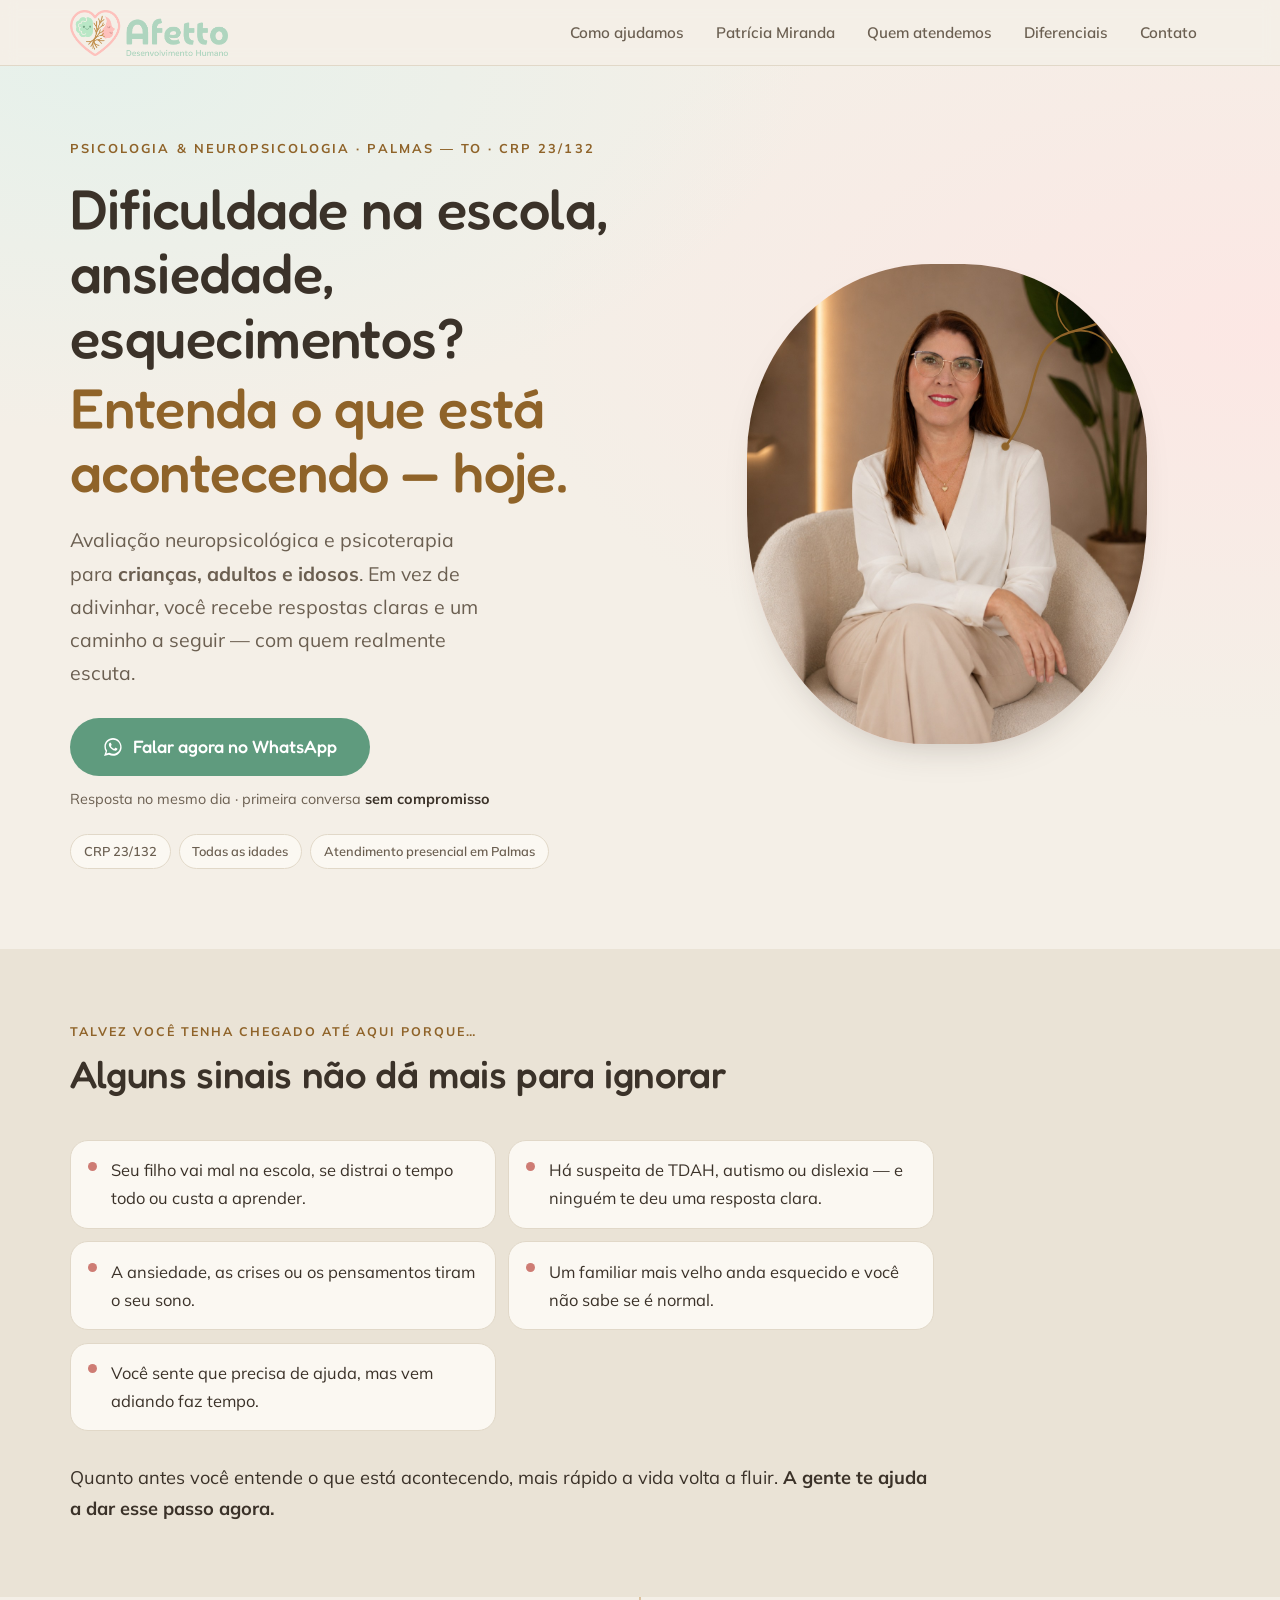
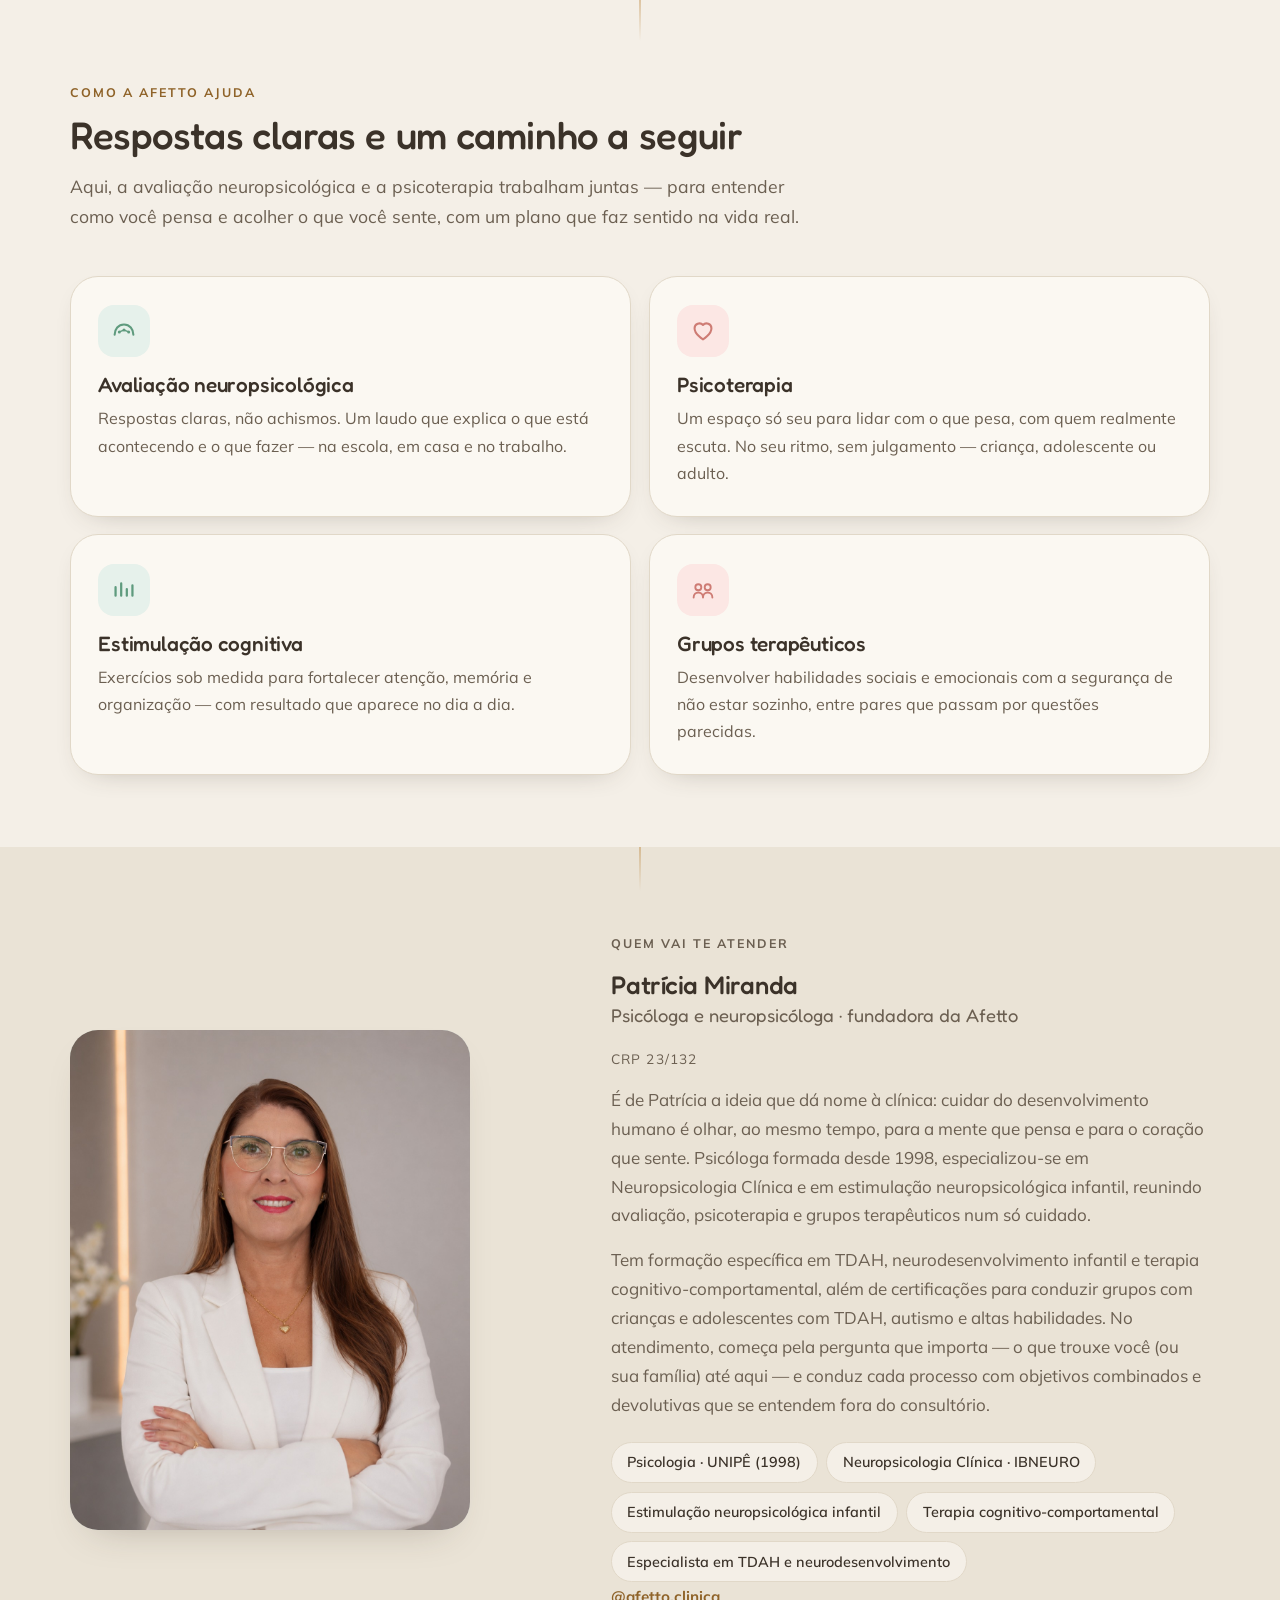
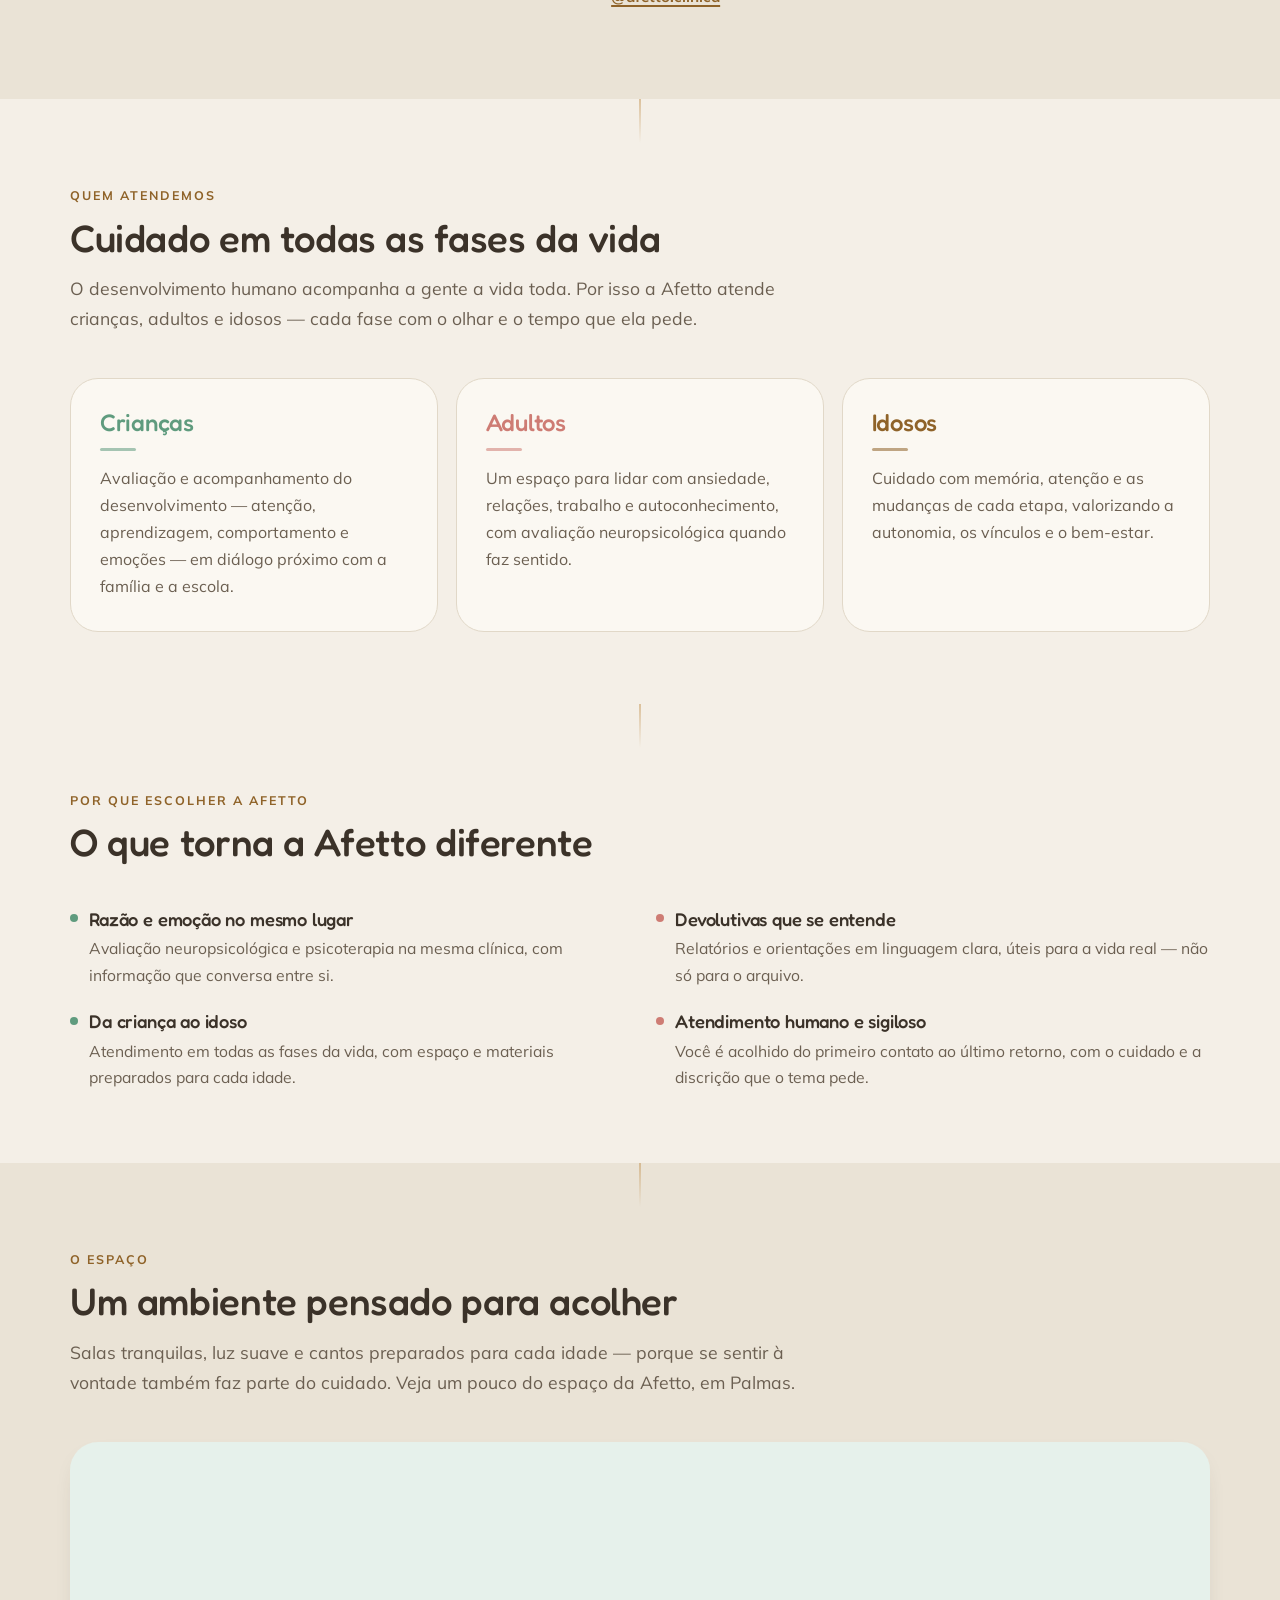
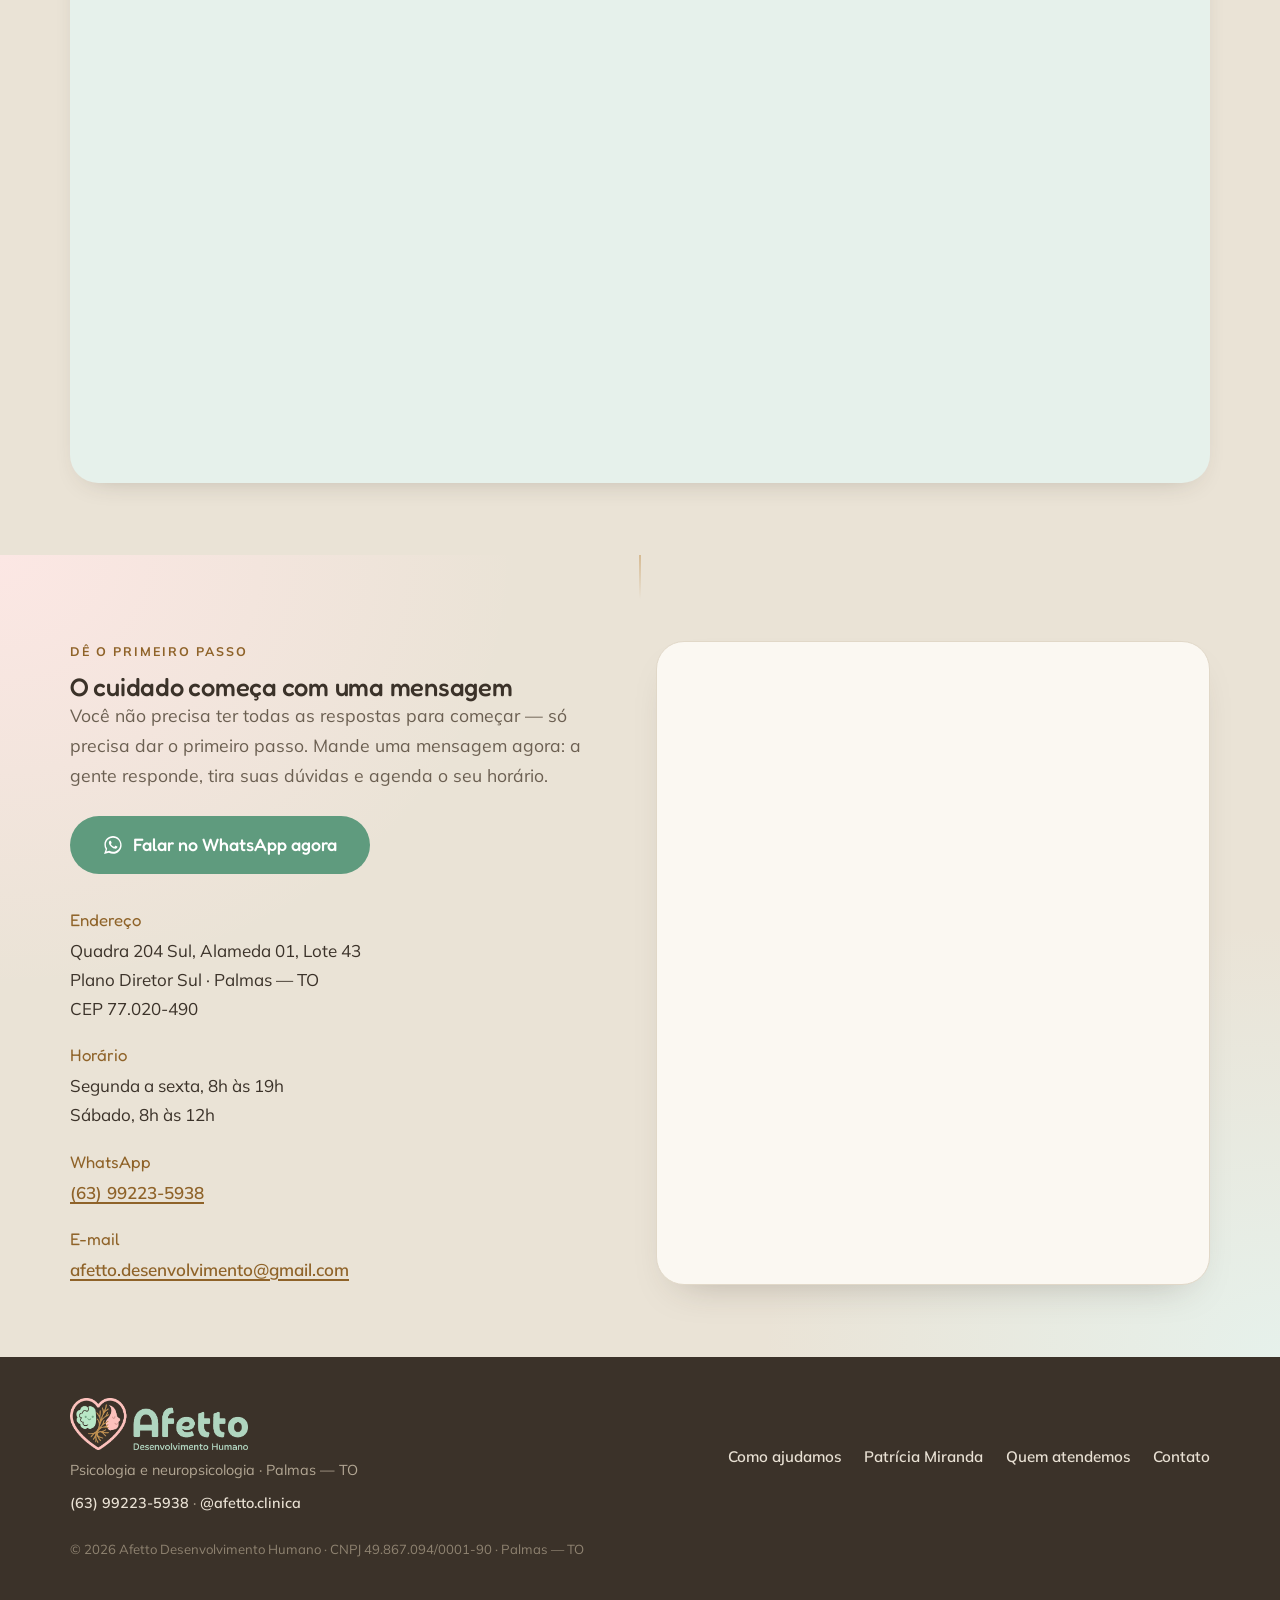
==== commit 0a303e81: "Add Meta Business domain verification meta tag Add <meta name="facebook-domain-verification" content" ====
--- a/index.html
+++ b/index.html
@@ -3,6 +3,26 @@
 <head>
   <meta charset="UTF-8" />
   <meta name="viewport" content="width=device-width, initial-scale=1.0" />
+  <meta name="facebook-domain-verification" content="swai4rj7kxuls7s22y9oufr2ei3p5o" />
+
+  <!-- Meta Pixel Code -->
+  <script>
+  !function(f,b,e,v,n,t,s)
+  {if(f.fbq)return;n=f.fbq=function(){n.callMethod?
+  n.callMethod.apply(n,arguments):n.queue.push(arguments)};
+  if(!f._fbq)f._fbq=n;n.push=n;n.loaded=!0;n.version='2.0';
+  n.queue=[];t=b.createElement(e);t.async=!0;
+  t.src=v;s=b.getElementsByTagName(e)[0];
+  s.parentNode.insertBefore(t,s)}(window, document,'script',
+  'https://connect.facebook.net/en_US/fbevents.js');
+  fbq('init', '2960466097636746');
+  fbq('track', 'PageView');
+  </script>
+  <noscript><img height="1" width="1" style="display:none"
+  src="https://www.facebook.com/tr?id=2960466097636746&ev=PageView&noscript=1"
+  /></noscript>
+  <!-- End Meta Pixel Code -->
+
   <title>Afetto Desenvolvimento Humano — avaliação e psicoterapia em Palmas-TO</title>
   <meta name="description" content="Avaliação neuropsicológica e psicoterapia em Palmas-TO, com a Dra. Patrícia Miranda (CRP 23/132). Entenda o que está acontecendo e dê o primeiro passo hoje — fale agora no WhatsApp." />
 
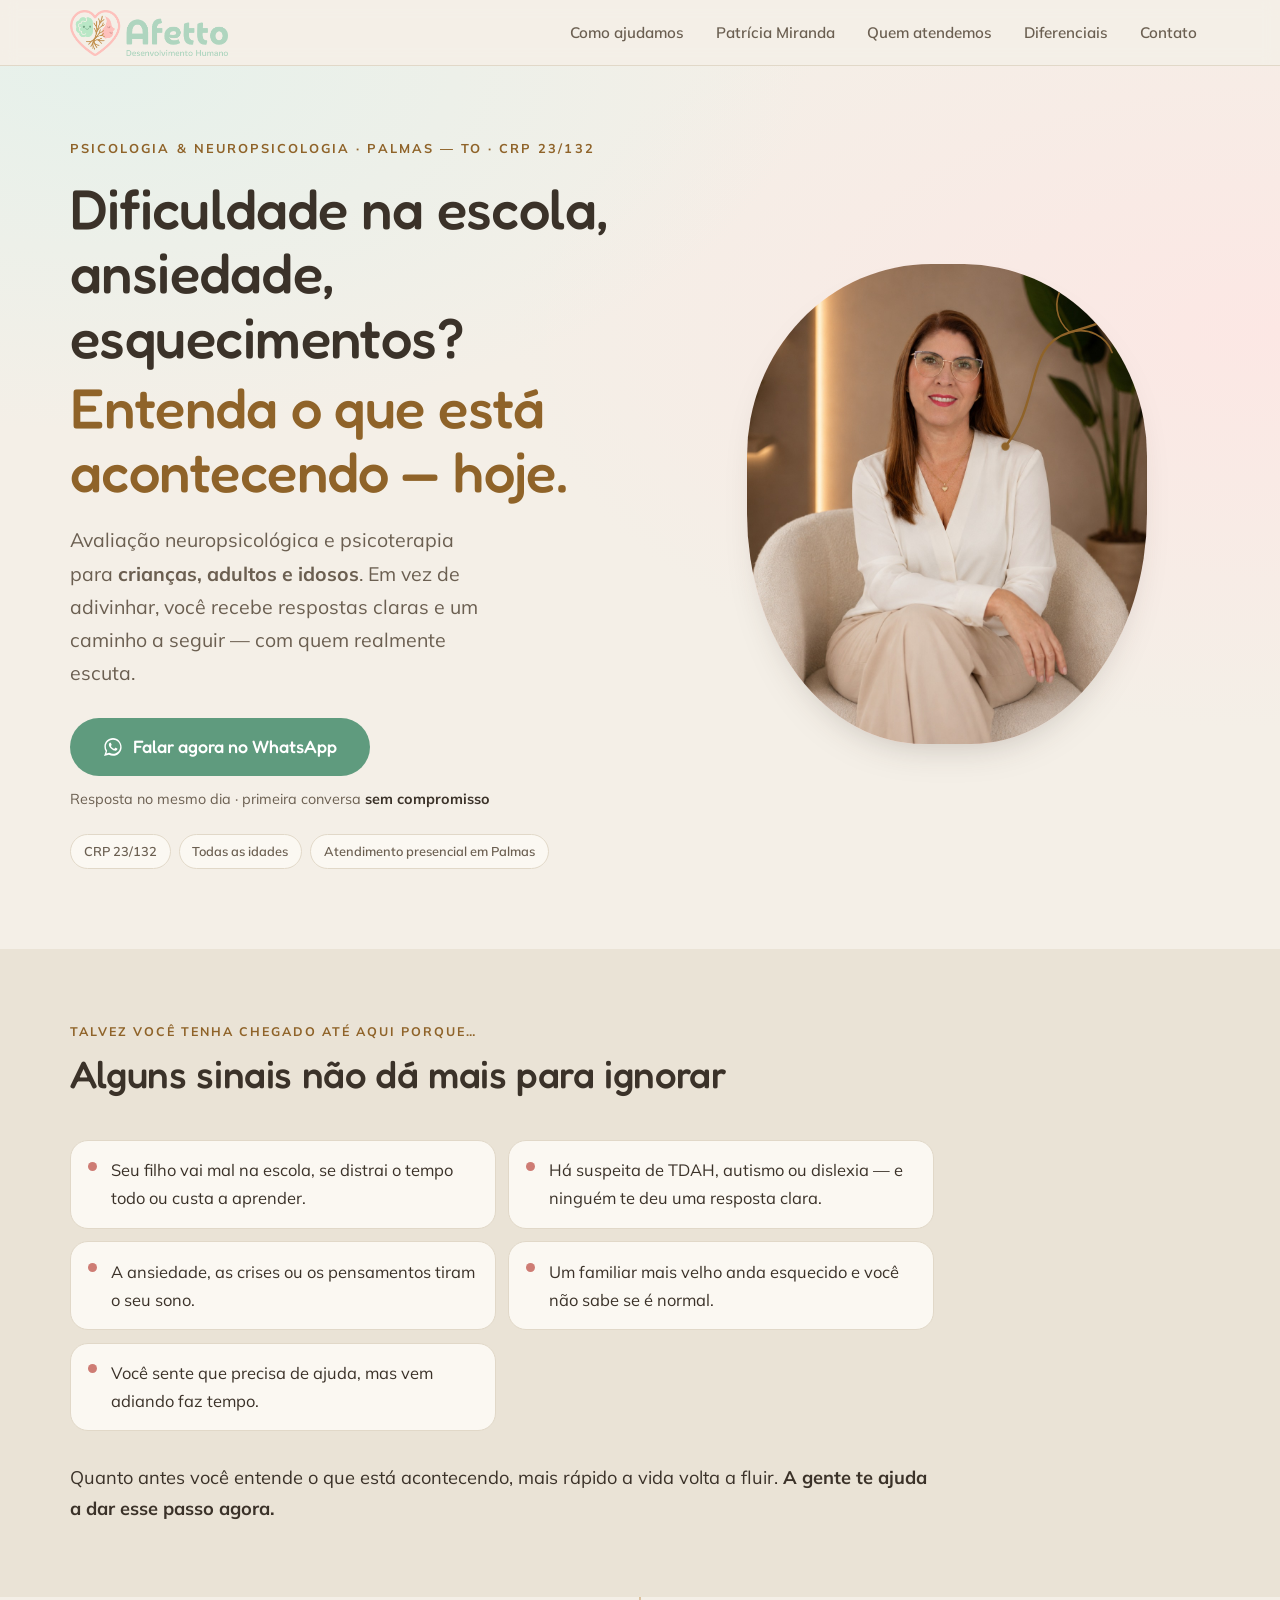
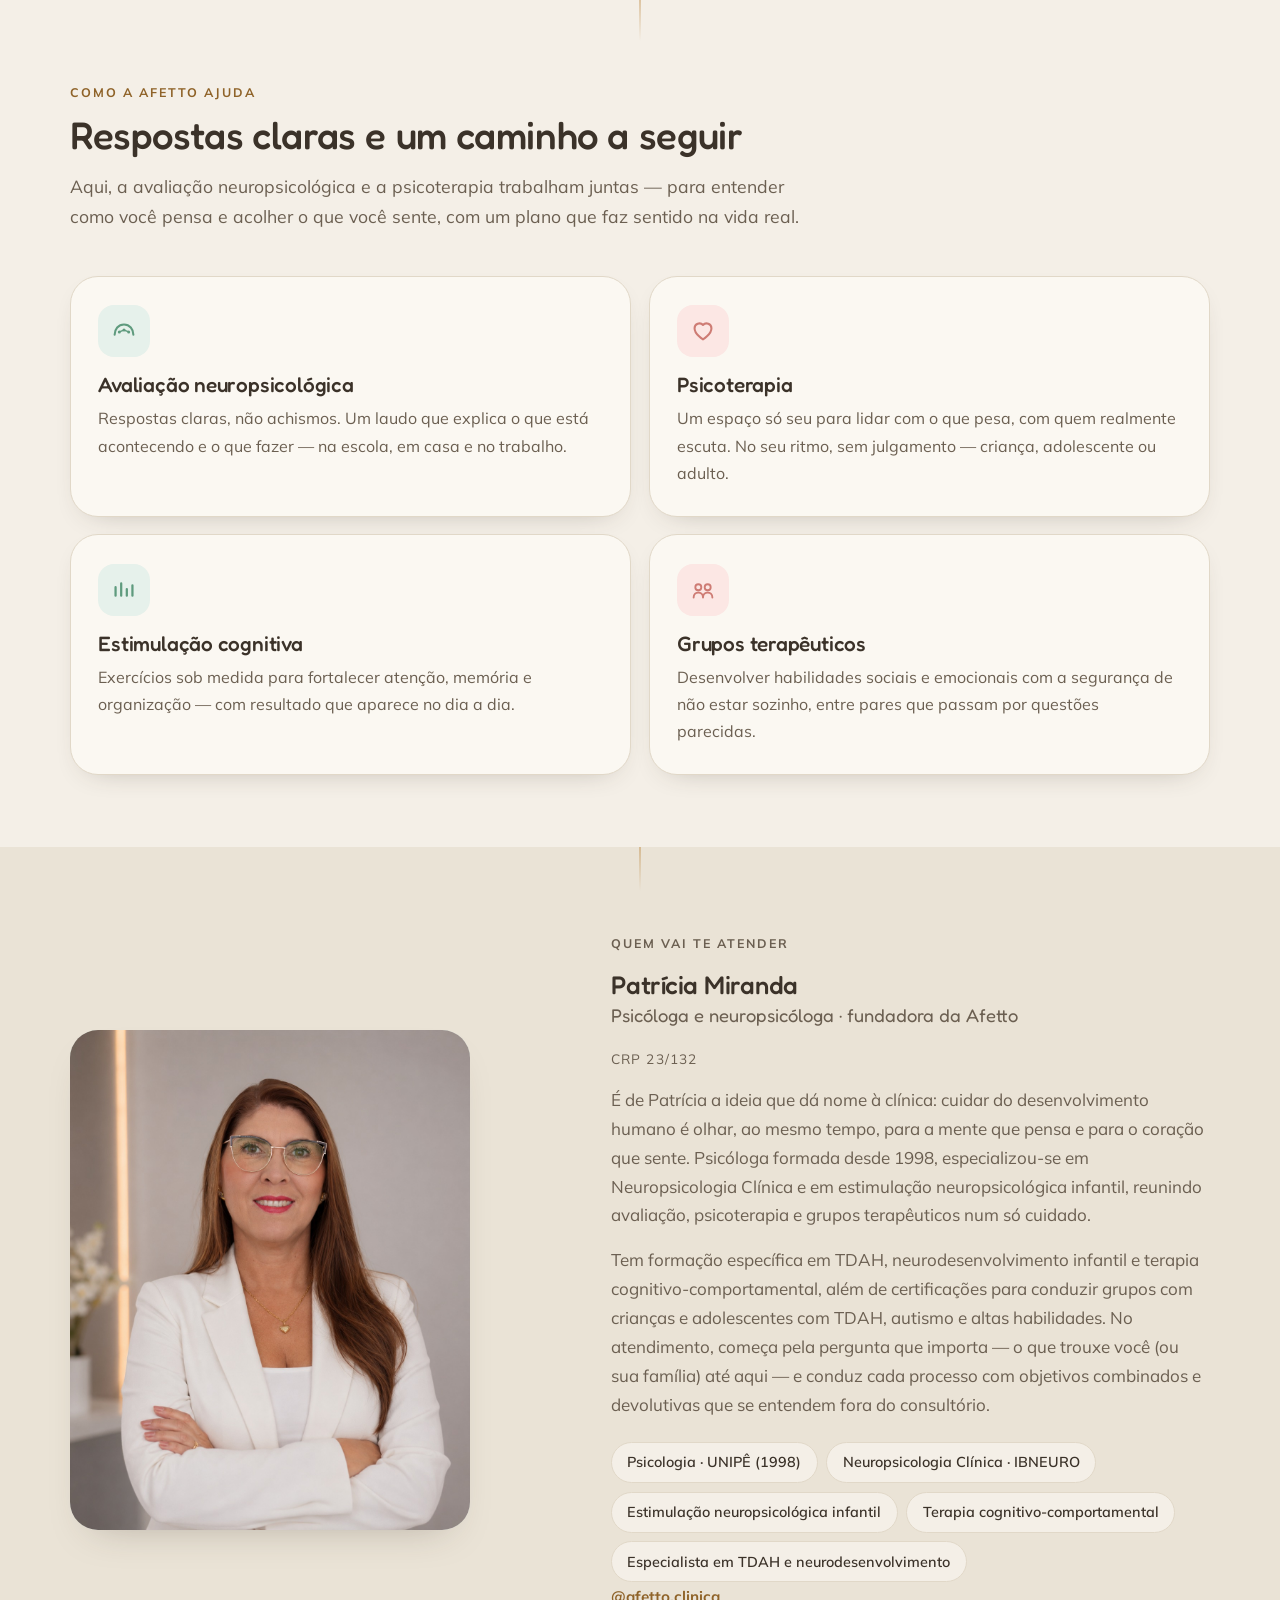
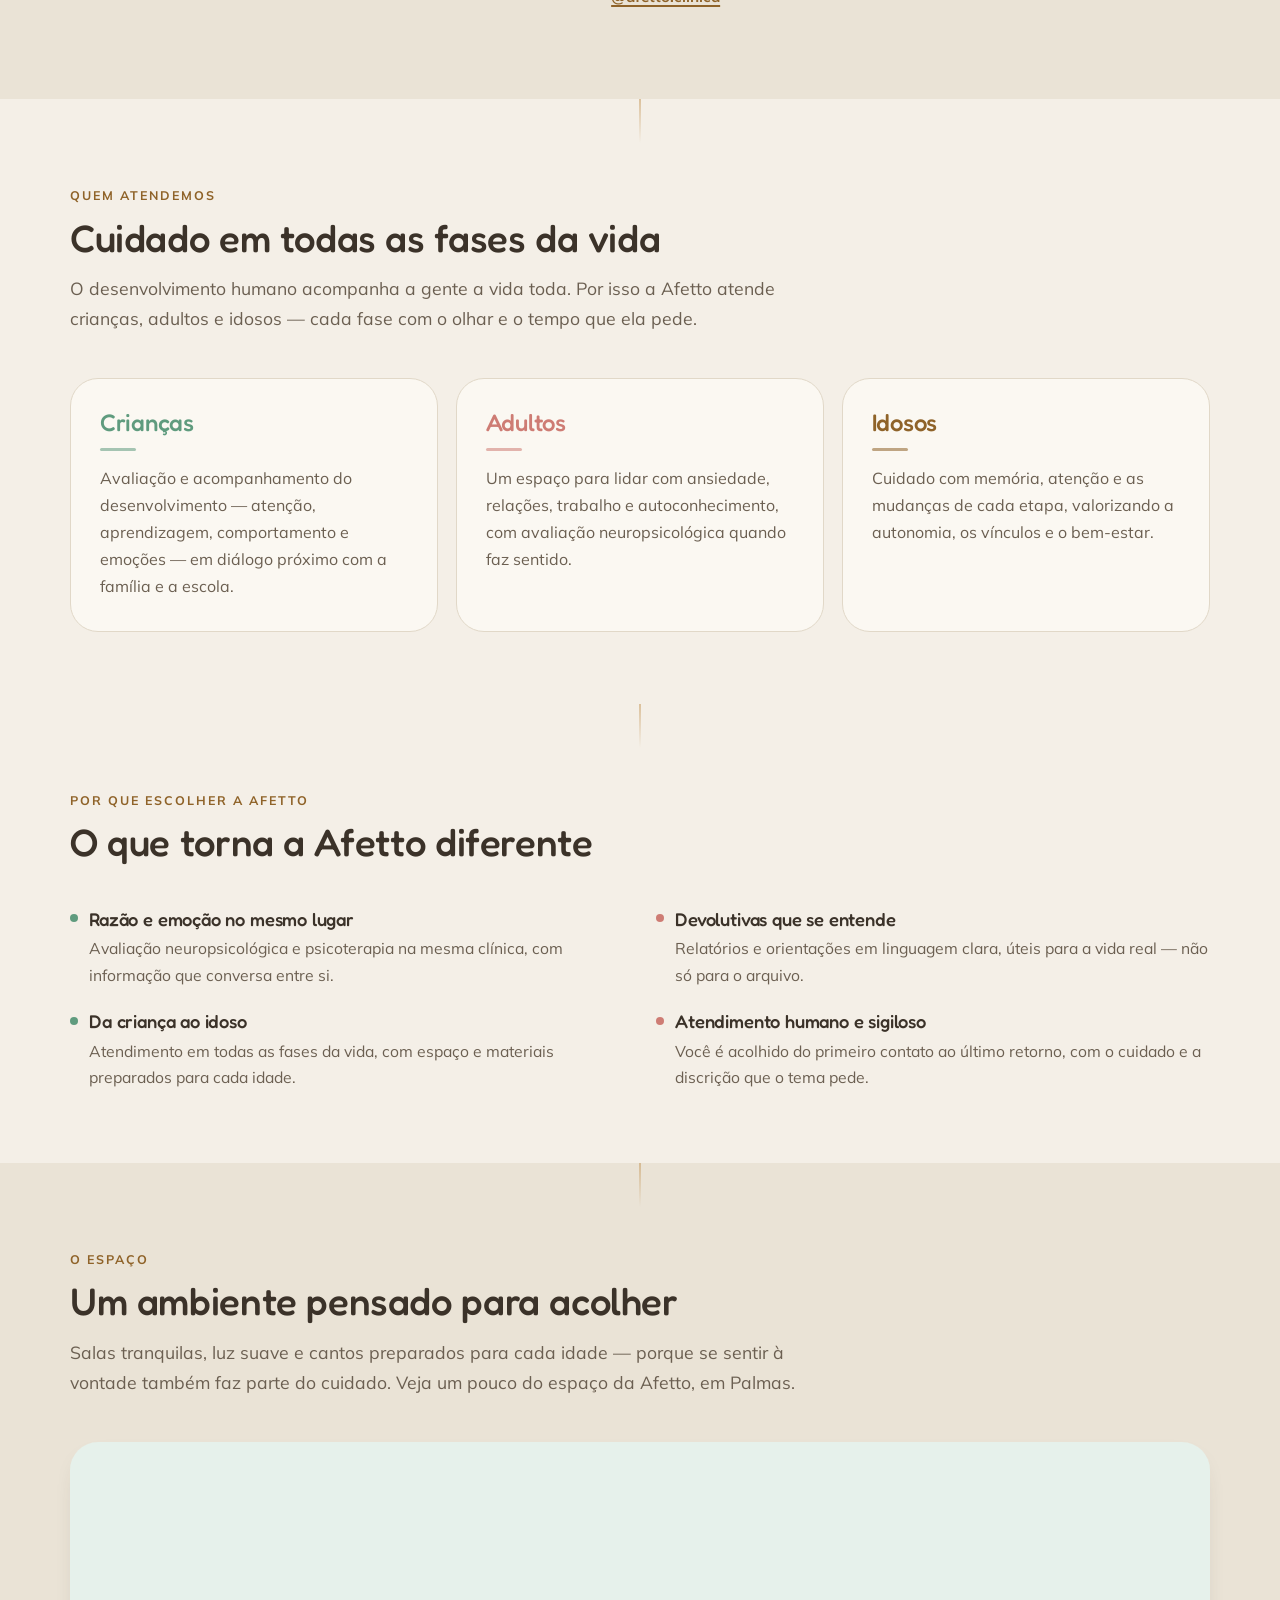
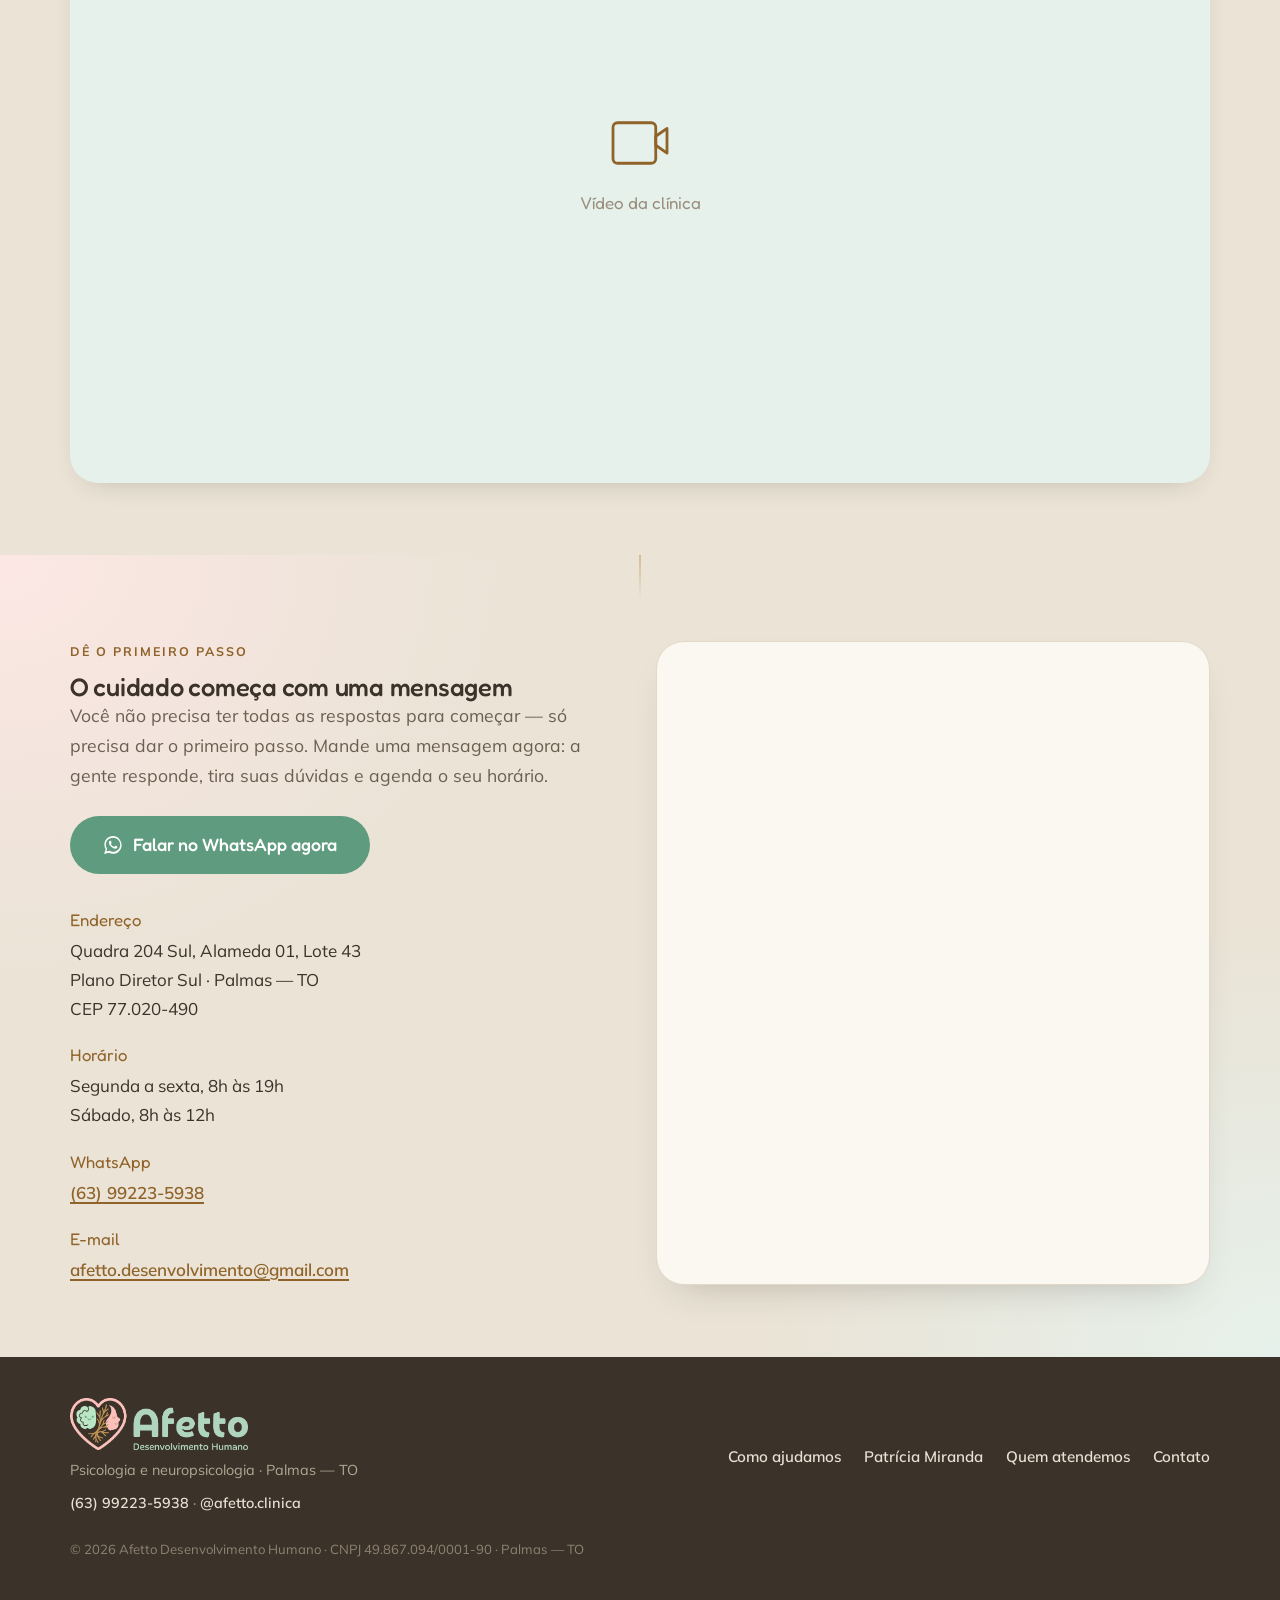
==== commit 80ae32ed: "Add custom "CliqueWhatsApp" event alongside Contact on hero CTA The hero WhatsApp button now fires b" ====
--- a/index.html
+++ b/index.html
@@ -86,7 +86,8 @@
 
           <div class="cta-row">
             <a class="btn btn-wa btn-lg"
-               href="https://wa.me/5563992235938?text=Ol%C3%A1%2C%20gostaria%20de%20informa%C3%A7%C3%B5es%21%20%F0%9F%A7%A0" target="_blank" rel="noopener">
+               href="https://wa.me/5563992235938?text=Ol%C3%A1%2C%20gostaria%20de%20informa%C3%A7%C3%B5es%21%20%F0%9F%A7%A0" target="_blank" rel="noopener"
+               onclick="fbq('track', 'Contact'); fbq('trackCustom', 'CliqueWhatsApp');">
               <svg class="wa-ico" viewBox="0 0 32 32" aria-hidden="true"><path fill="currentColor" d="M16 3C9 3 3.5 8.5 3.5 15.5c0 2.4.7 4.7 1.9 6.7L3 29l7-1.8c1.9 1 4 1.6 6 1.6 7 0 12.5-5.5 12.5-12.5S23 3 16 3zm0 22.8c-1.8 0-3.6-.5-5.1-1.4l-.4-.2-4.1 1.1 1.1-4-.3-.4a10 10 0 0 1-1.6-5.4C5.5 9.9 10.2 5.3 16 5.3s10.5 4.6 10.5 10.2S21.8 25.8 16 25.8zm5.8-7.6c-.3-.2-1.9-.9-2.1-1-.3-.1-.5-.2-.7.2-.2.3-.8 1-.9 1.2-.2.2-.3.2-.6.1-.3-.2-1.4-.5-2.6-1.6-1-.9-1.6-1.9-1.8-2.3-.2-.3 0-.5.1-.7l.5-.5c.2-.2.2-.3.3-.5.1-.2.1-.4 0-.5l-.9-2.2c-.2-.6-.5-.5-.7-.5h-.6c-.2 0-.5.1-.8.4-.3.3-1 1-1 2.5s1.1 2.9 1.2 3.1c.2.2 2.2 3.4 5.3 4.7.7.3 1.3.5 1.7.6.7.2 1.4.2 1.9.1.6-.1 1.9-.8 2.1-1.5.3-.7.3-1.4.2-1.5-.1-.2-.3-.2-.6-.4z"/></svg>
               Falar agora no WhatsApp
             </a>
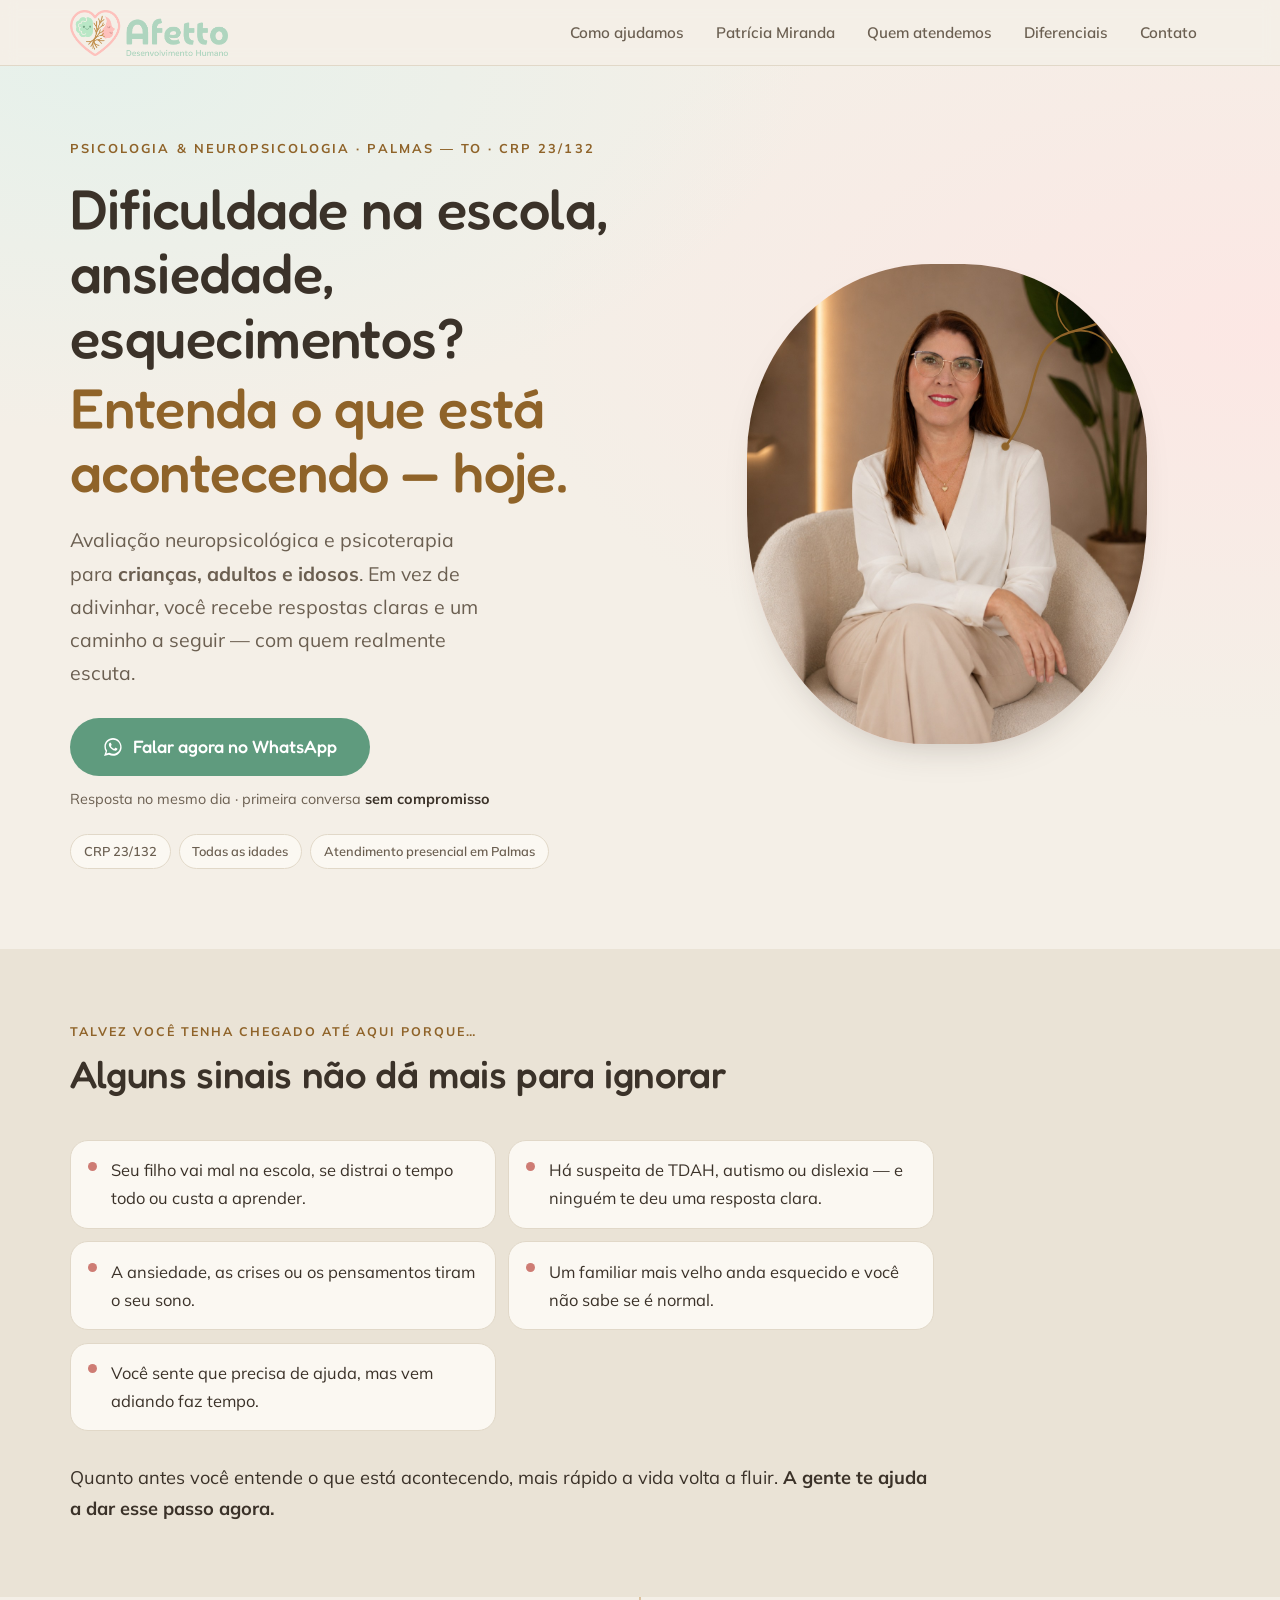
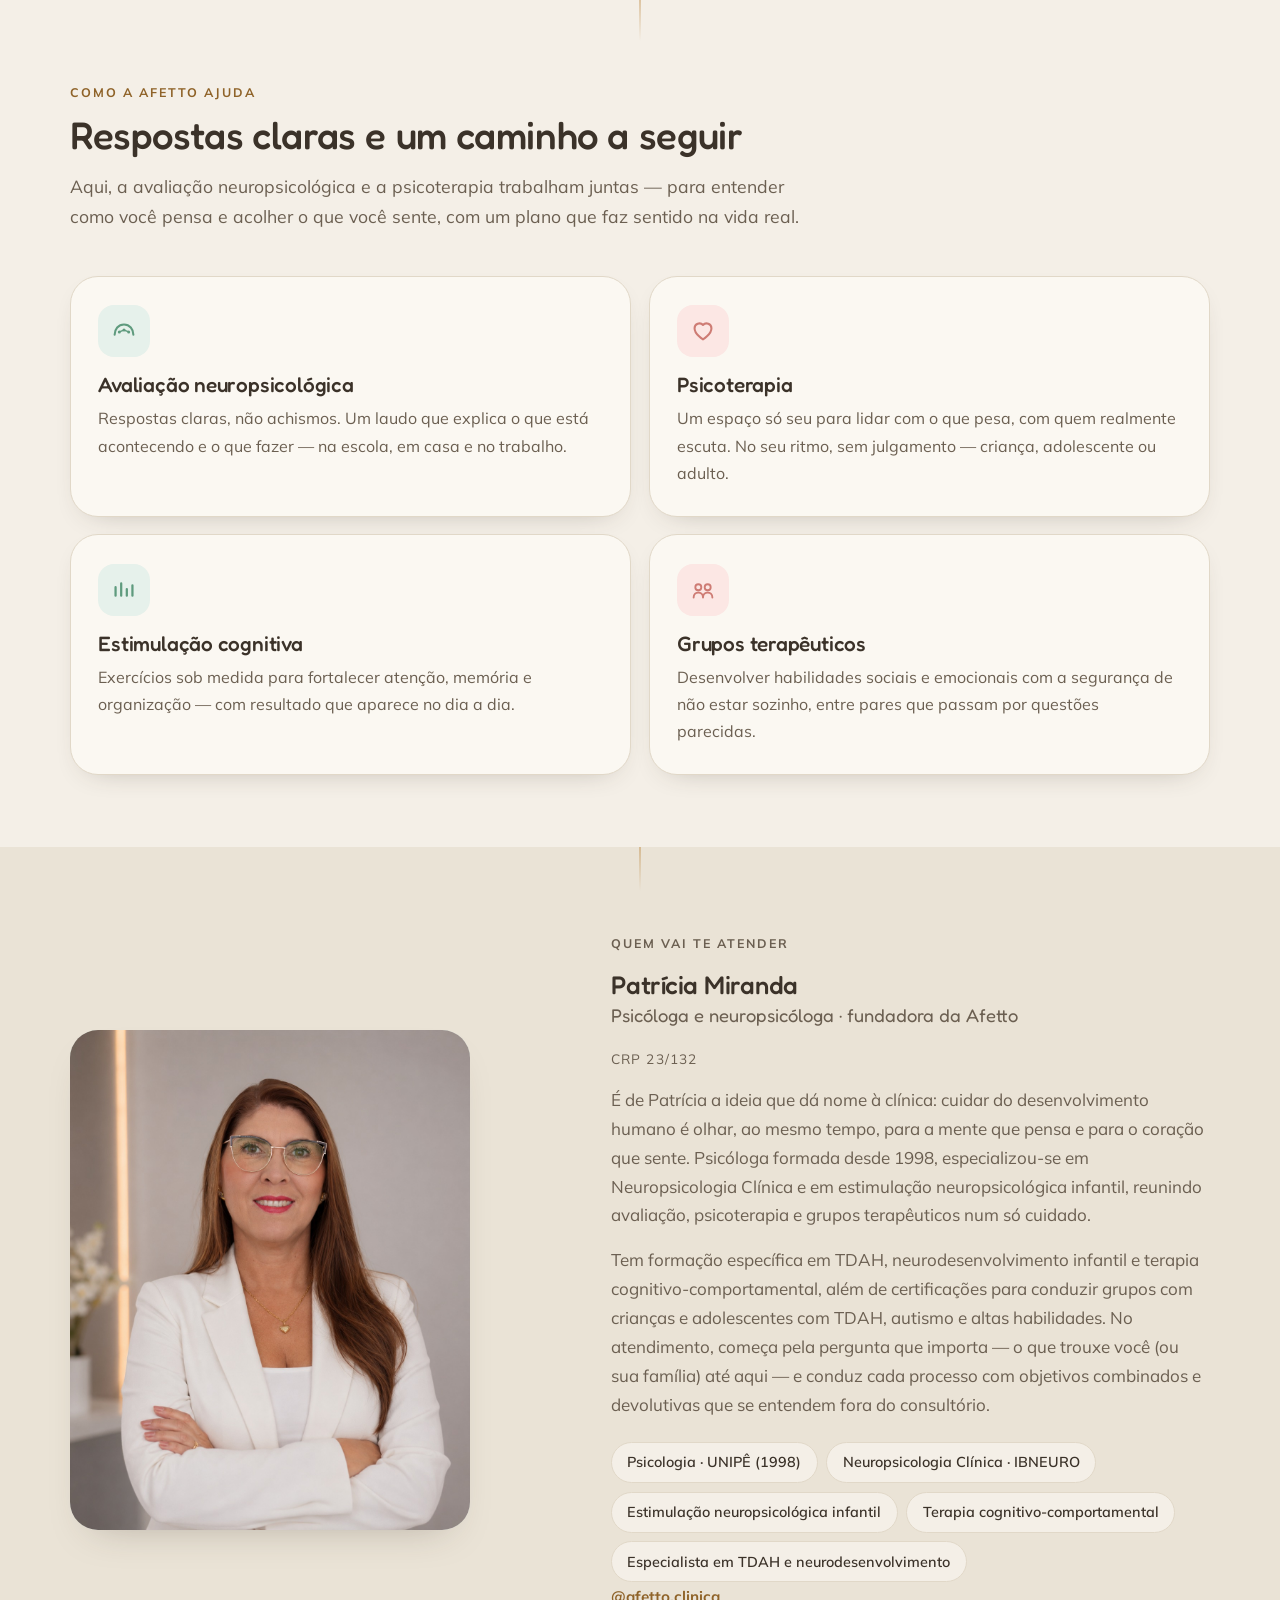
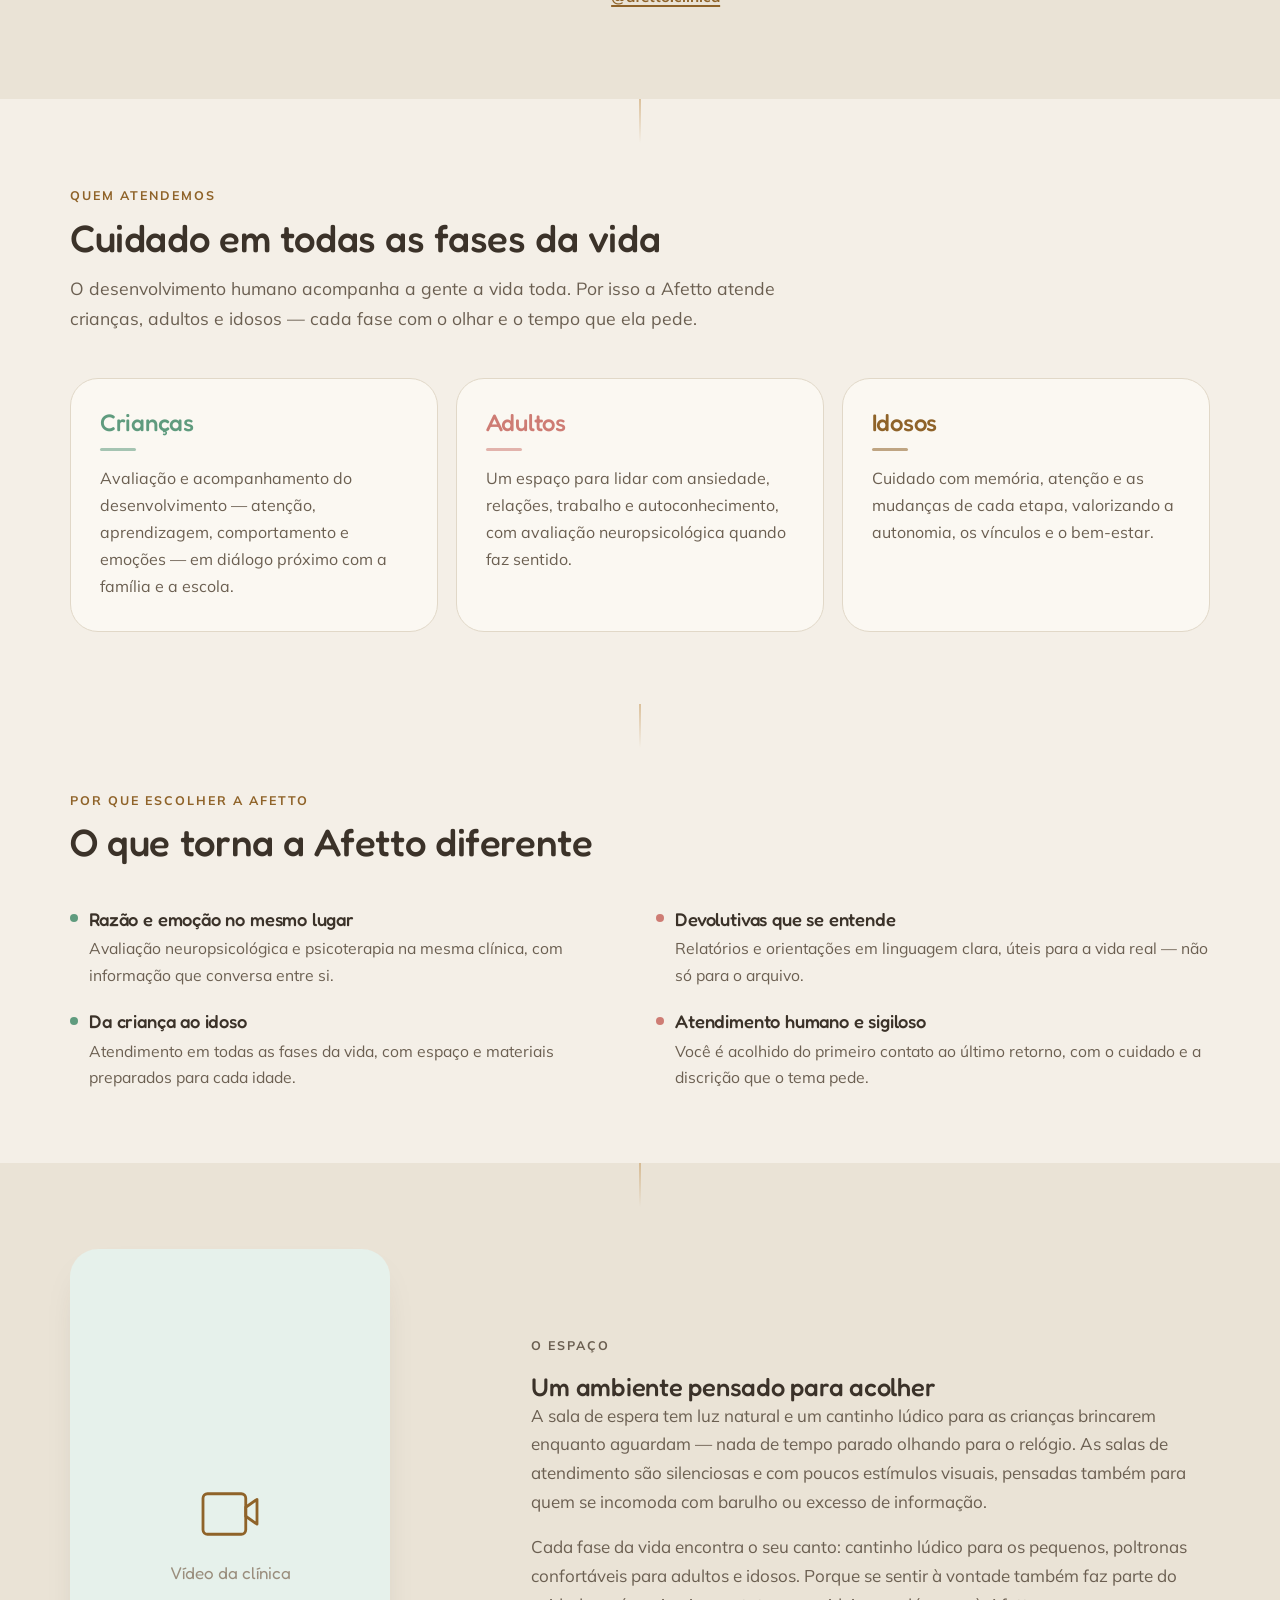
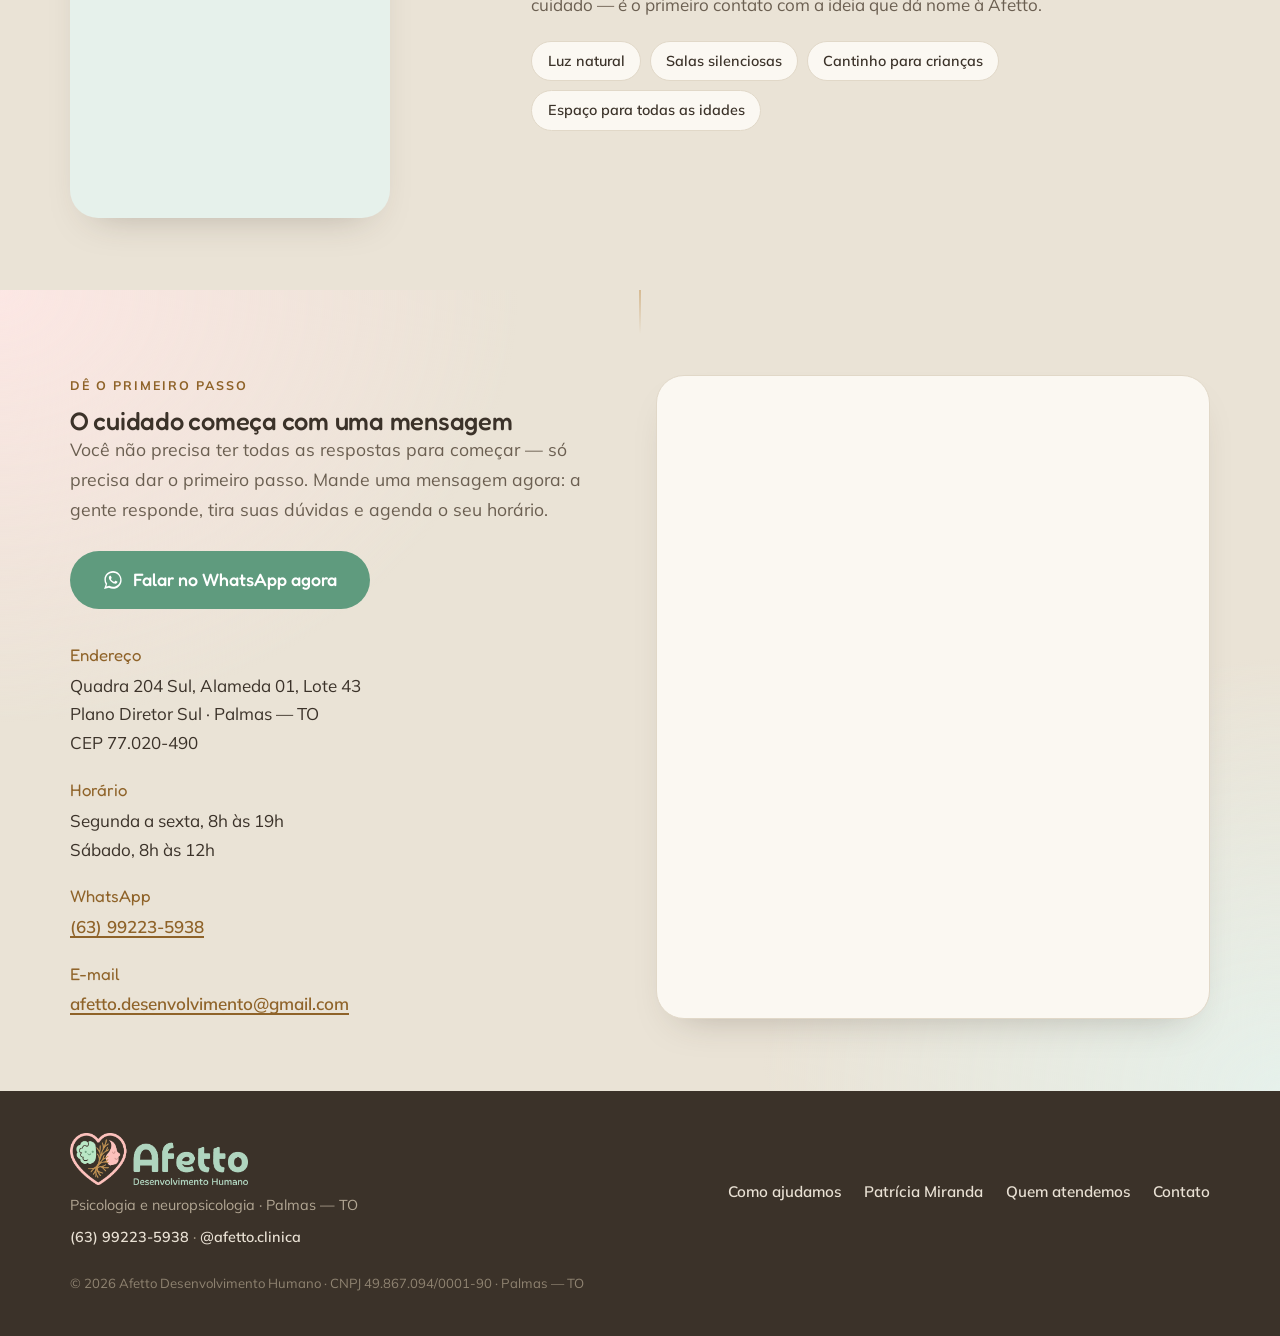
==== commit c6c14060: "Redesign "o espaço" as vertical video + copy, two-column layout Rework the section to match the vide" ====
--- a/index.html
+++ b/index.html
@@ -286,29 +286,45 @@
       </div>
     </section>
 
-    <!-- ============ O ESPAÇO (fotos da clínica) ============ -->
+    <!-- ============ O ESPAÇO (vídeo vertical + texto) ============ -->
     <section class="section section-espaco" id="espaco" aria-labelledby="espaco-title">
-      <div class="wrap">
-        <div class="section-head">
+      <div class="wrap espaco-grid">
+        <div class="espaco-video">
+          <!-- SUBSTITUIR: assets/video/clinica.mp4 (vídeo vertical do espaço, ~15s, em loop, sem áudio essencial) -->
+          <figure class="clinic-video">
+            <video autoplay muted loop playsinline preload="metadata"
+                   aria-label="Vídeo do espaço da clínica Afetto, em loop">
+              <source src="assets/video/clinica.mp4" type="video/mp4" />
+            </video>
+            <span class="photo-fallback" aria-hidden="true">
+              <svg viewBox="0 0 64 64"><rect x="8" y="14" width="38" height="36" rx="4" fill="none" stroke="currentColor" stroke-width="2.5"/><path d="M46 26l10-7v22l-10-7z" fill="none" stroke="currentColor" stroke-width="2.5" stroke-linejoin="round"/></svg>
+              <em>Vídeo da clínica</em>
+            </span>
+          </figure>
+        </div>
+
+        <div class="espaco-copy">
           <p class="eyebrow">o espaço</p>
           <h2 id="espaco-title">Um ambiente pensado para acolher</h2>
-          <p class="section-intro">
-            Salas tranquilas, luz suave e cantos preparados para cada idade — porque se sentir à
-            vontade também faz parte do cuidado. Veja um pouco do espaço da Afetto, em Palmas.
-          </p>
-        </div>
-
-        <!-- SUBSTITUIR: assets/video/clinica.mp4 (vídeo real do espaço, horizontal, poucos segundos, sem áudio essencial) -->
-        <figure class="clinic-video">
-          <video autoplay muted loop playsinline preload="metadata"
-                 aria-label="Vídeo do espaço da clínica Afetto, em loop">
-            <source src="assets/video/clinica.mp4" type="video/mp4" />
-          </video>
-          <span class="photo-fallback" aria-hidden="true">
-            <svg viewBox="0 0 64 64"><rect x="8" y="14" width="38" height="36" rx="4" fill="none" stroke="currentColor" stroke-width="2.5"/><path d="M46 26l10-7v22l-10-7z" fill="none" stroke="currentColor" stroke-width="2.5" stroke-linejoin="round"/></svg>
-            <em>Vídeo da clínica</em>
-          </span>
-        </figure>
+          <p>
+            A sala de espera tem luz natural e um cantinho lúdico para as crianças
+            brincarem enquanto aguardam — nada de tempo parado olhando para o relógio.
+            As salas de atendimento são silenciosas e com poucos estímulos visuais,
+            pensadas também para quem se incomoda com barulho ou excesso de informação.
+          </p>
+          <p>
+            Cada fase da vida encontra o seu canto: cantinho lúdico para os pequenos,
+            poltronas confortáveis para adultos e idosos. Porque se sentir à vontade
+            também faz parte do cuidado — é o primeiro contato com a ideia que dá nome
+            à Afetto.
+          </p>
+          <ul class="espaco-facts" role="list">
+            <li>Luz natural</li>
+            <li>Salas silenciosas</li>
+            <li>Cantinho para crianças</li>
+            <li>Espaço para todas as idades</li>
+          </ul>
+        </div>
       </div>
     </section>
 
@@ -325,7 +341,8 @@
 
           <div class="contato-actions">
             <a class="btn btn-wa btn-lg"
-               href="https://wa.me/5563992235938?text=Ol%C3%A1%2C%20gostaria%20de%20informa%C3%A7%C3%B5es%21%20%F0%9F%A7%A0" target="_blank" rel="noopener">
+               href="https://wa.me/5563992235938?text=Ol%C3%A1%2C%20gostaria%20de%20informa%C3%A7%C3%B5es%21%20%F0%9F%A7%A0" target="_blank" rel="noopener"
+               onclick="fbq('track', 'Contact'); fbq('trackCustom', 'CliqueWhatsApp');">
               <svg class="wa-ico" viewBox="0 0 32 32" aria-hidden="true"><path fill="currentColor" d="M16 3C9 3 3.5 8.5 3.5 15.5c0 2.4.7 4.7 1.9 6.7L3 29l7-1.8c1.9 1 4 1.6 6 1.6 7 0 12.5-5.5 12.5-12.5S23 3 16 3zm0 22.8c-1.8 0-3.6-.5-5.1-1.4l-.4-.2-4.1 1.1 1.1-4-.3-.4a10 10 0 0 1-1.6-5.4C5.5 9.9 10.2 5.3 16 5.3s10.5 4.6 10.5 10.2S21.8 25.8 16 25.8zm5.8-7.6c-.3-.2-1.9-.9-2.1-1-.3-.1-.5-.2-.7.2-.2.3-.8 1-.9 1.2-.2.2-.3.2-.6.1-.3-.2-1.4-.5-2.6-1.6-1-.9-1.6-1.9-1.8-2.3-.2-.3 0-.5.1-.7l.5-.5c.2-.2.2-.3.3-.5.1-.2.1-.4 0-.5l-.9-2.2c-.2-.6-.5-.5-.7-.5h-.6c-.2 0-.5.1-.8.4-.3.3-1 1-1 2.5s1.1 2.9 1.2 3.1c.2.2 2.2 3.4 5.3 4.7.7.3 1.3.5 1.7.6.7.2 1.4.2 1.9.1.6-.1 1.9-.8 2.1-1.5.3-.7.3-1.4.2-1.5-.1-.2-.3-.2-.6-.4z"/></svg>
               Falar no WhatsApp agora
             </a>
@@ -343,7 +360,7 @@
             </div>
             <div>
               <dt>WhatsApp</dt>
-              <dd><a href="https://wa.me/5563992235938?text=Ol%C3%A1%2C%20gostaria%20de%20informa%C3%A7%C3%B5es%21%20%F0%9F%A7%A0" target="_blank" rel="noopener">(63) 99223-5938</a></dd>
+              <dd><a href="https://wa.me/5563992235938?text=Ol%C3%A1%2C%20gostaria%20de%20informa%C3%A7%C3%B5es%21%20%F0%9F%A7%A0" target="_blank" rel="noopener" onclick="fbq('track', 'Contact'); fbq('trackCustom', 'CliqueWhatsApp');">(63) 99223-5938</a></dd>
             </div>
             <div>
               <dt>E-mail</dt>
@@ -369,7 +386,7 @@
         <img class="footer-logo" src="assets/img/logo-lockup.png" alt="Afetto Desenvolvimento Humano" width="200" height="58" />
         <p>Psicologia e neuropsicologia · Palmas — TO</p>
         <p class="footer-contact">
-          <a href="https://wa.me/5563992235938?text=Ol%C3%A1%2C%20gostaria%20de%20informa%C3%A7%C3%B5es%21%20%F0%9F%A7%A0" target="_blank" rel="noopener">(63) 99223-5938</a> ·
+          <a href="https://wa.me/5563992235938?text=Ol%C3%A1%2C%20gostaria%20de%20informa%C3%A7%C3%B5es%21%20%F0%9F%A7%A0" target="_blank" rel="noopener" onclick="fbq('track', 'Contact'); fbq('trackCustom', 'CliqueWhatsApp');">(63) 99223-5938</a> ·
           <a href="https://instagram.com/afetto.clinica" target="_blank" rel="noopener">@afetto.clinica</a>
         </p>
       </div>
@@ -384,7 +401,8 @@
   </footer>
 
   <!-- ============ BOTÃO FLUTUANTE WHATSAPP ============ -->
-  <a class="wa-float" href="https://wa.me/5563992235938?text=Ol%C3%A1%2C%20gostaria%20de%20informa%C3%A7%C3%B5es%21%20%F0%9F%A7%A0" target="_blank" rel="noopener" aria-label="Falar no WhatsApp">
+  <a class="wa-float" href="https://wa.me/5563992235938?text=Ol%C3%A1%2C%20gostaria%20de%20informa%C3%A7%C3%B5es%21%20%F0%9F%A7%A0" target="_blank" rel="noopener" aria-label="Falar no WhatsApp"
+     onclick="fbq('track', 'Contact'); fbq('trackCustom', 'CliqueWhatsApp');">
     <svg class="wa-ico" viewBox="0 0 32 32" aria-hidden="true"><path fill="currentColor" d="M16 3C9 3 3.5 8.5 3.5 15.5c0 2.4.7 4.7 1.9 6.7L3 29l7-1.8c1.9 1 4 1.6 6 1.6 7 0 12.5-5.5 12.5-12.5S23 3 16 3zm0 22.8c-1.8 0-3.6-.5-5.1-1.4l-.4-.2-4.1 1.1 1.1-4-.3-.4a10 10 0 0 1-1.6-5.4C5.5 9.9 10.2 5.3 16 5.3s10.5 4.6 10.5 10.2S21.8 25.8 16 25.8zm5.8-7.6c-.3-.2-1.9-.9-2.1-1-.3-.1-.5-.2-.7.2-.2.3-.8 1-.9 1.2-.2.2-.3.2-.6.1-.3-.2-1.4-.5-2.6-1.6-1-.9-1.6-1.9-1.8-2.3-.2-.3 0-.5.1-.7l.5-.5c.2-.2.2-.3.3-.5.1-.2.1-.4 0-.5l-.9-2.2c-.2-.6-.5-.5-.7-.5h-.6c-.2 0-.5.1-.8.4-.3.3-1 1-1 2.5s1.1 2.9 1.2 3.1c.2.2 2.2 3.4 5.3 4.7.7.3 1.3.5 1.7.6.7.2 1.4.2 1.9.1.6-.1 1.9-.8 2.1-1.5.3-.7.3-1.4.2-1.5-.1-.2-.3-.2-.6-.4z"/></svg>
     <span class="wa-float-label">Falar no WhatsApp</span>
   </a>
--- a/assets/css/styles.css
+++ b/assets/css/styles.css
@@ -338,17 +338,29 @@
 .dif:nth-child(even)::before { background: var(--rose-deep); }
 .dif p { margin: 0; color: var(--ink-soft); font-size: 0.98rem; }
 
-/* ---------- O ESPAÇO (vídeo da clínica) ---------- */
+/* ---------- O ESPAÇO (vídeo vertical + texto) ---------- */
 .section-espaco { background: var(--sand); }
+.espaco-grid { display: grid; grid-template-columns: 1fr; gap: 2.4rem; align-items: center; }
+.espaco-video { display: flex; justify-content: center; }
 .clinic-video {
-  position: relative; margin: 0; aspect-ratio: 16 / 9;
-  border-radius: var(--radius-lg); overflow: hidden;
-  background: var(--green-wash); box-shadow: var(--shadow-card);
+  position: relative; margin: 0; width: min(100%, 320px);
+  aspect-ratio: 9 / 16; border-radius: var(--radius-lg); overflow: hidden;
+  background: var(--green-wash); box-shadow: var(--shadow-soft);
 }
 .clinic-video video { width: 100%; height: 100%; object-fit: cover; display: block; }
 .clinic-video .photo-fallback { color: var(--brown-deep); }
 .clinic-video.video-empty video { display: none; }
 .clinic-video.video-empty .photo-fallback { display: flex; }
+
+.espaco-copy p { color: var(--ink-soft); margin: 0 0 1rem; }
+.espaco-facts {
+  list-style: none; padding: 0; margin: 1.3rem 0 0;
+  display: flex; flex-wrap: wrap; gap: 0.55rem;
+}
+.espaco-facts li {
+  background: var(--paper-card); border: 1px solid var(--line); color: var(--ink);
+  padding: 0.45rem 0.95rem; border-radius: 999px; font-size: 0.9rem; font-weight: 600;
+}
 
 /* ---------- CONTATO ---------- */
 .section-contato {
@@ -394,6 +406,8 @@
 @media (min-width: 900px) {
   .hero-grid { grid-template-columns: 1.05fr 0.95fr; align-items: center; padding: 4.5rem 0 5rem; }
   .prof-grid { grid-template-columns: 0.9fr 1.1fr; gap: 3.2rem; }
+  .espaco-grid { grid-template-columns: 0.75fr 1.25fr; gap: 3.4rem; }
+  .espaco-video { justify-content: flex-start; }
   .stages { grid-template-columns: repeat(3, 1fr); }
   .contato-grid { grid-template-columns: 1fr 1fr; }
   .contato-map { min-height: 100%; }
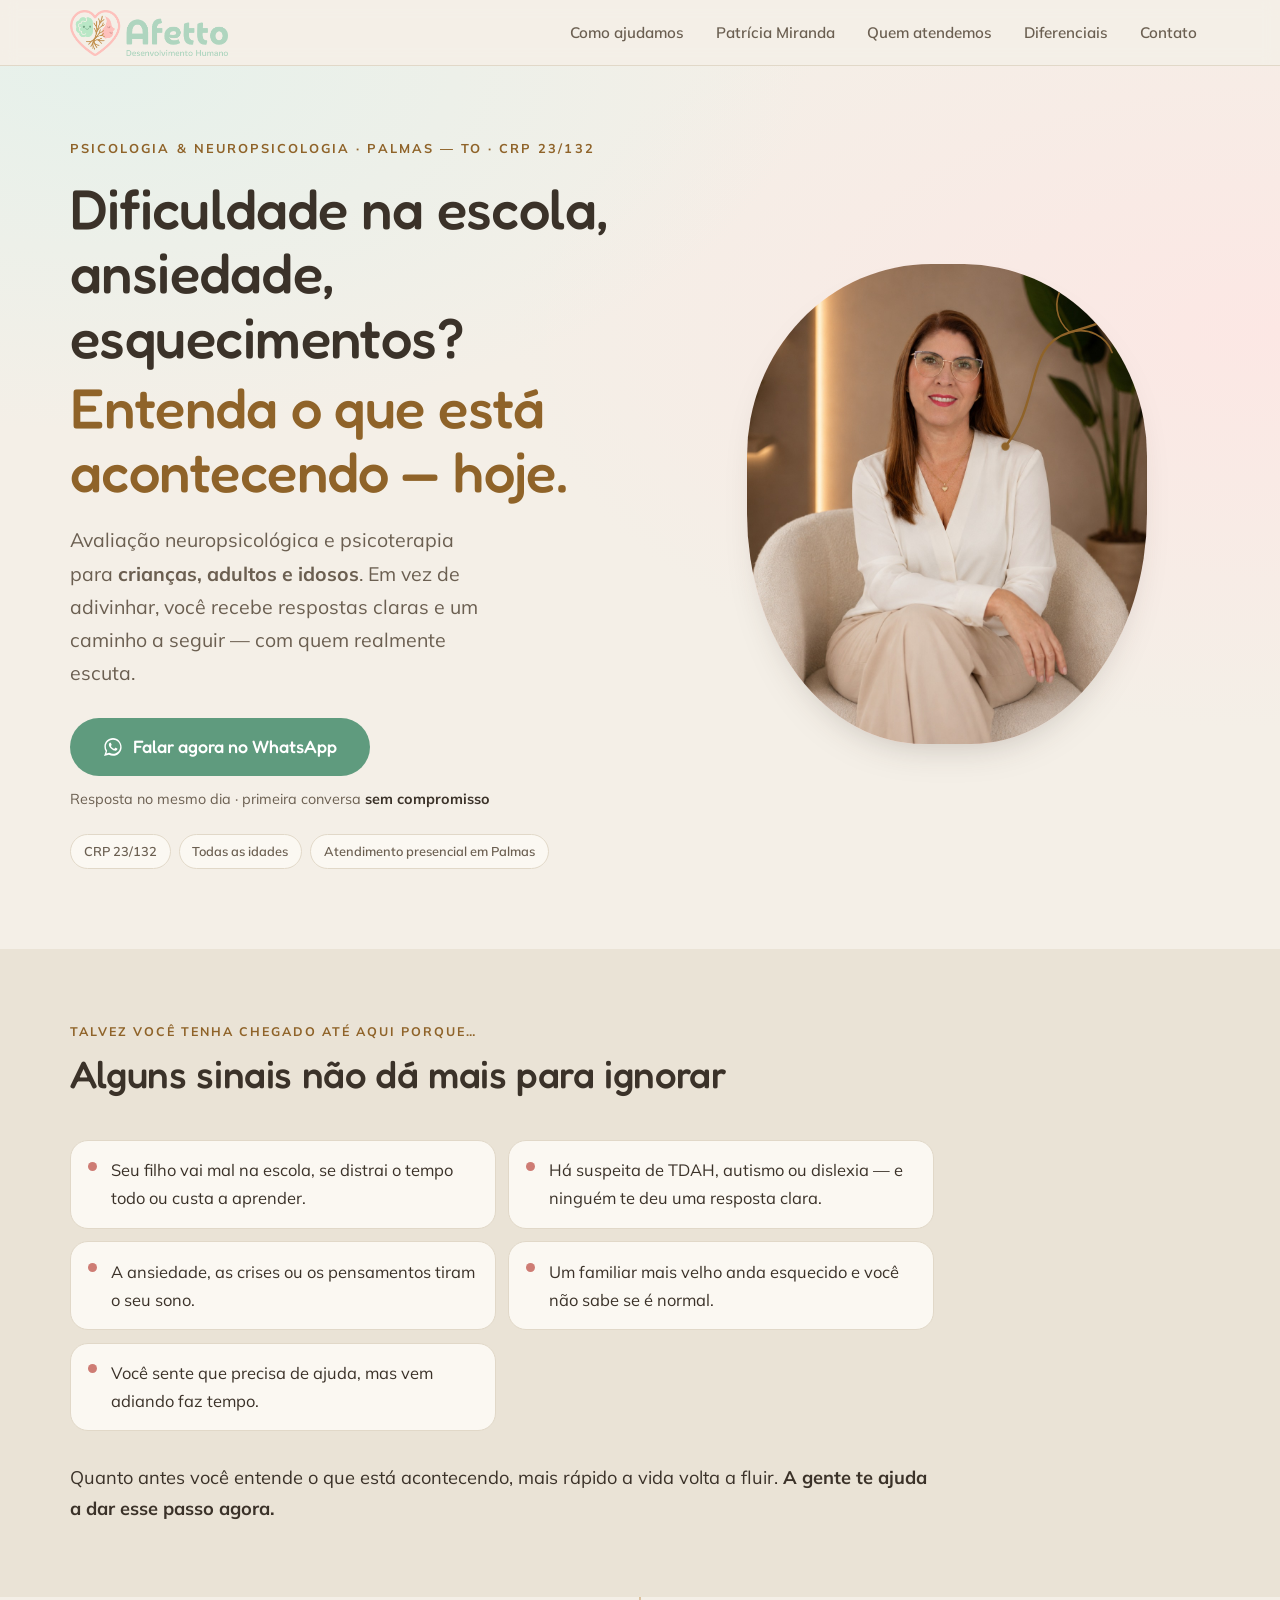
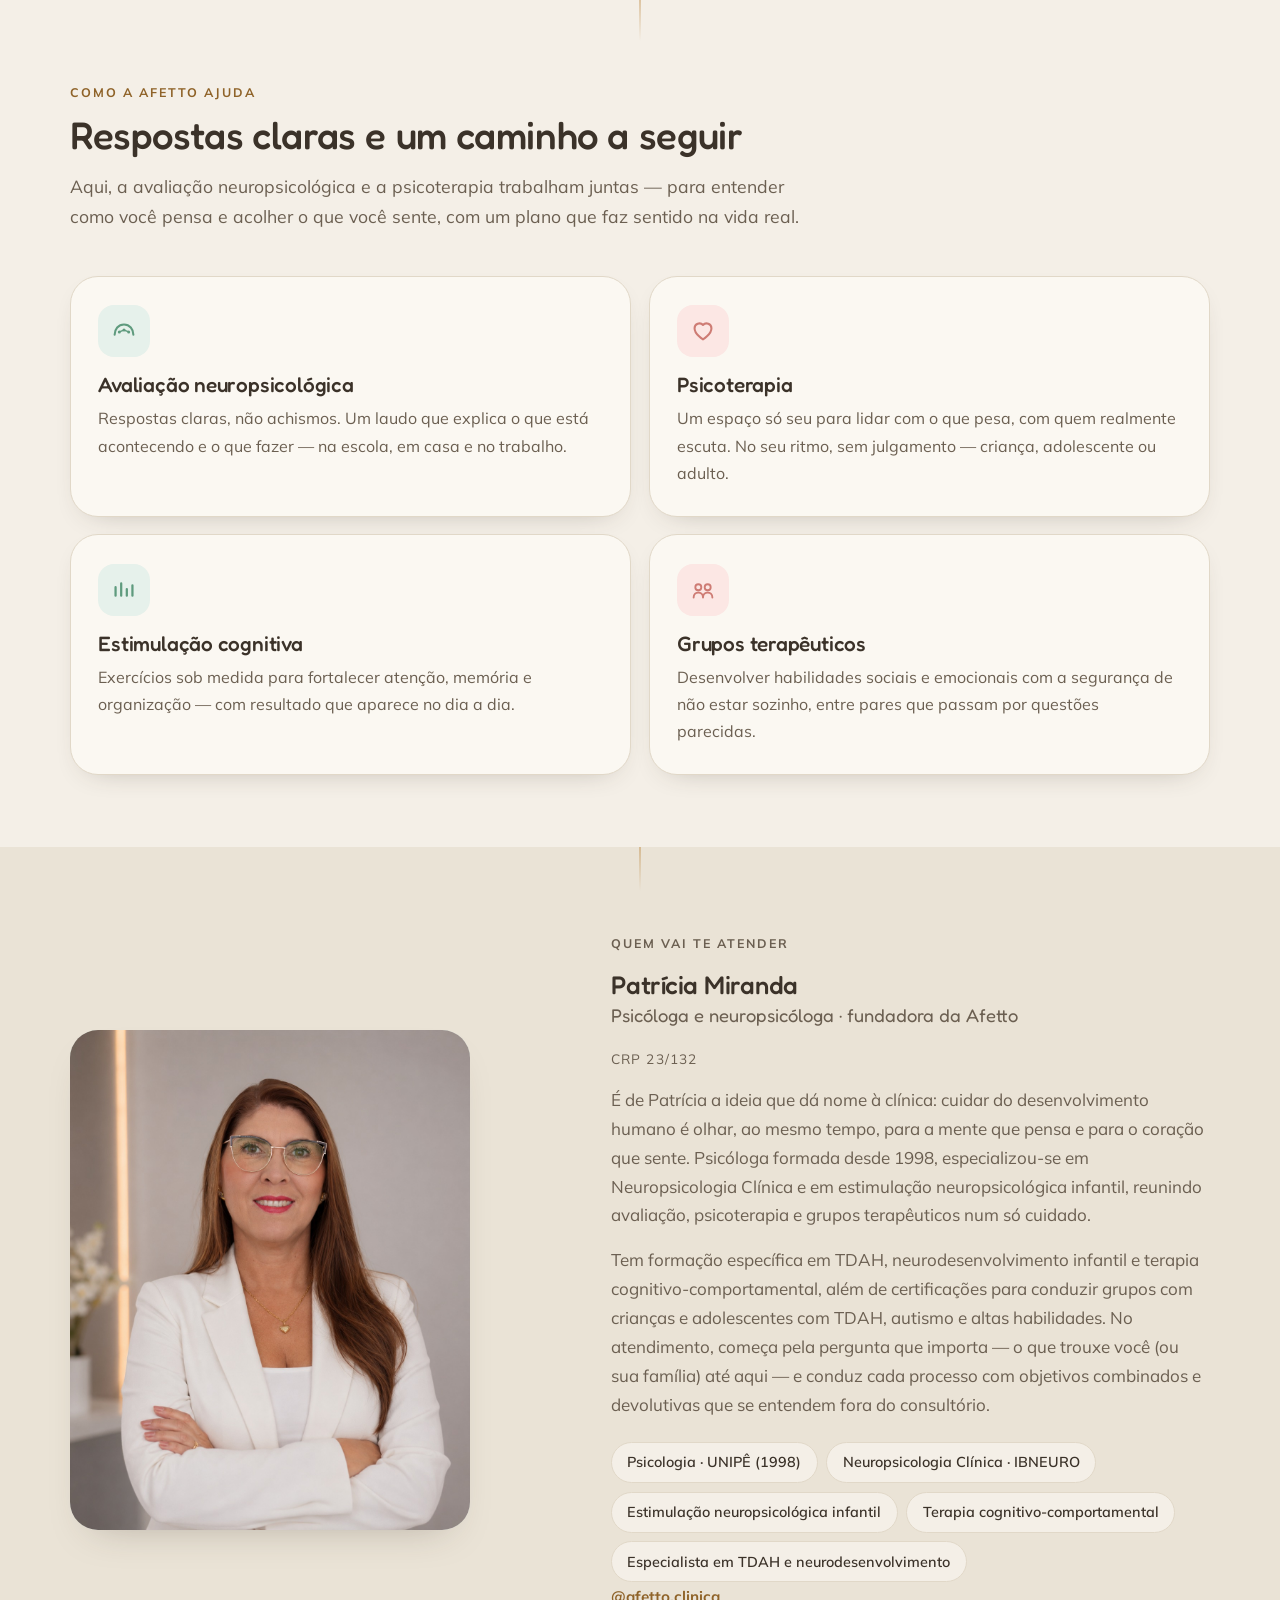
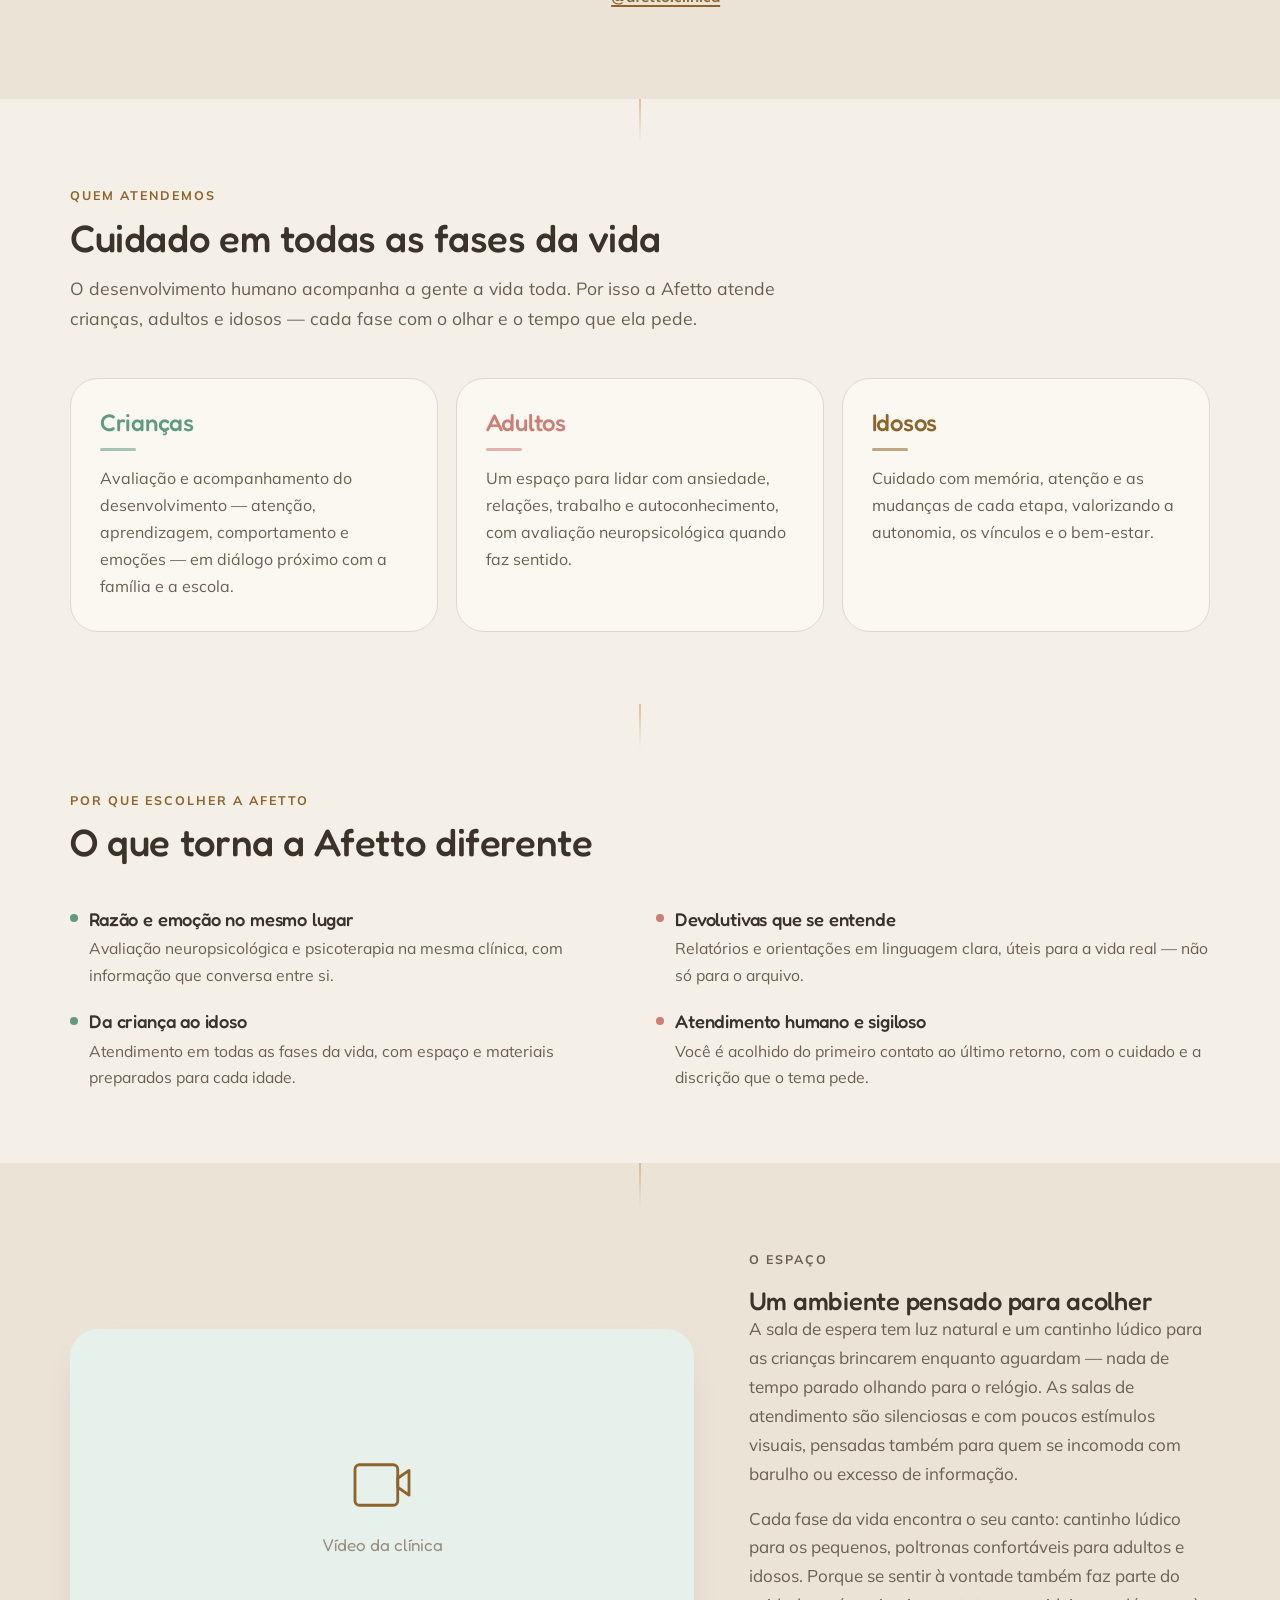
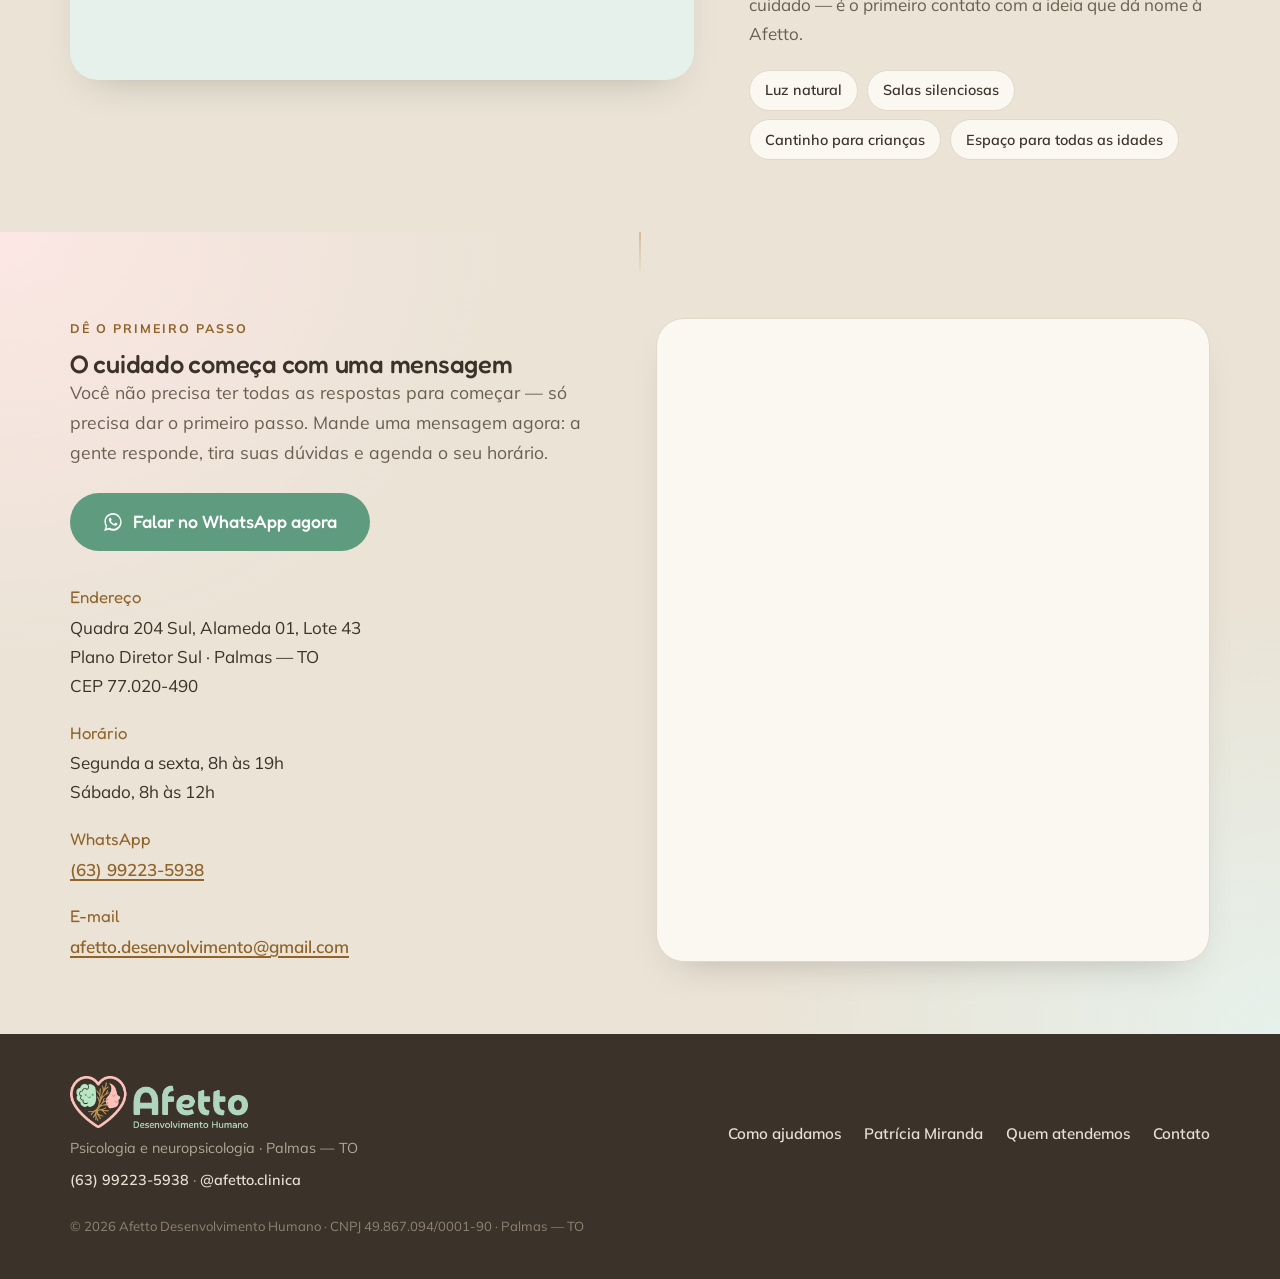
==== commit 86f2fd70: "Add real clinic reception video and revert "o espaço" to horizontal The video the clinic sent turned" ====
--- a/index.html
+++ b/index.html
@@ -286,11 +286,10 @@
       </div>
     </section>
 
-    <!-- ============ O ESPAÇO (vídeo vertical + texto) ============ -->
+    <!-- ============ O ESPAÇO (vídeo da recepção + texto) ============ -->
     <section class="section section-espaco" id="espaco" aria-labelledby="espaco-title">
       <div class="wrap espaco-grid">
         <div class="espaco-video">
-          <!-- SUBSTITUIR: assets/video/clinica.mp4 (vídeo vertical do espaço, ~15s, em loop, sem áudio essencial) -->
           <figure class="clinic-video">
             <video autoplay muted loop playsinline preload="metadata"
                    aria-label="Vídeo do espaço da clínica Afetto, em loop">
--- a/assets/css/styles.css
+++ b/assets/css/styles.css
@@ -338,13 +338,12 @@
 .dif:nth-child(even)::before { background: var(--rose-deep); }
 .dif p { margin: 0; color: var(--ink-soft); font-size: 0.98rem; }
 
-/* ---------- O ESPAÇO (vídeo vertical + texto) ---------- */
+/* ---------- O ESPAÇO (vídeo da recepção + texto) ---------- */
 .section-espaco { background: var(--sand); }
 .espaco-grid { display: grid; grid-template-columns: 1fr; gap: 2.4rem; align-items: center; }
-.espaco-video { display: flex; justify-content: center; }
 .clinic-video {
-  position: relative; margin: 0; width: min(100%, 320px);
-  aspect-ratio: 9 / 16; border-radius: var(--radius-lg); overflow: hidden;
+  position: relative; margin: 0; width: 100%;
+  aspect-ratio: 16 / 9; border-radius: var(--radius-lg); overflow: hidden;
   background: var(--green-wash); box-shadow: var(--shadow-soft);
 }
 .clinic-video video { width: 100%; height: 100%; object-fit: cover; display: block; }
@@ -406,8 +405,7 @@
 @media (min-width: 900px) {
   .hero-grid { grid-template-columns: 1.05fr 0.95fr; align-items: center; padding: 4.5rem 0 5rem; }
   .prof-grid { grid-template-columns: 0.9fr 1.1fr; gap: 3.2rem; }
-  .espaco-grid { grid-template-columns: 0.75fr 1.25fr; gap: 3.4rem; }
-  .espaco-video { justify-content: flex-start; }
+  .espaco-grid { grid-template-columns: 1.15fr 0.85fr; gap: 3.4rem; }
   .stages { grid-template-columns: repeat(3, 1fr); }
   .contato-grid { grid-template-columns: 1fr 1fr; }
   .contato-map { min-height: 100%; }
